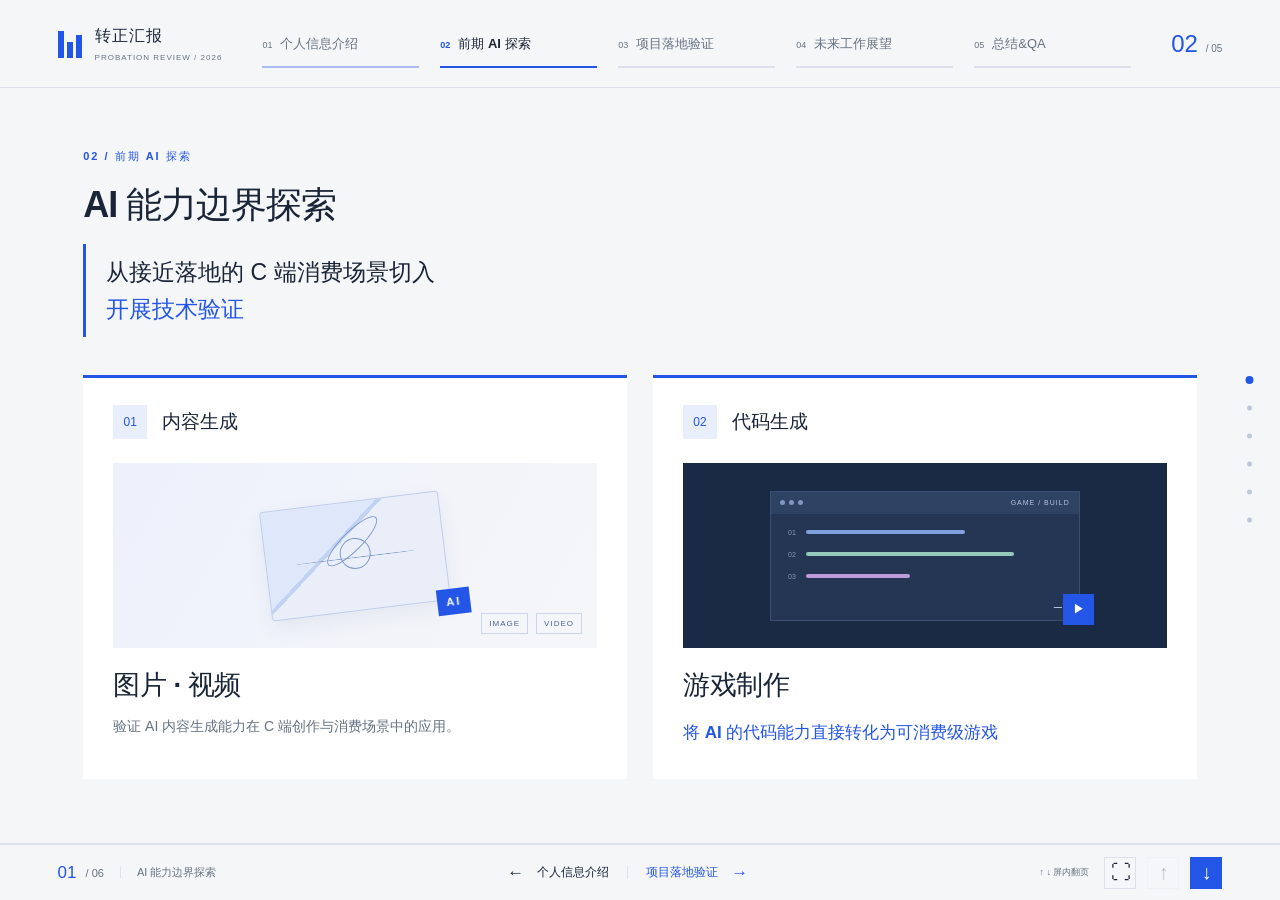
==== docs/02-ai-exploration.html @ b596bbc9 "v1.0" ====
<!doctype html><html lang="zh-CN"><head><meta charset="utf-8"><meta name="viewport" content="width=device-width,initial-scale=1"><meta name="color-scheme" content="light"><title>前期 AI 探索 · 陈天元转正汇报答辩</title><meta name="description" content="陈天元转正汇报答辩，纵向分屏演示。"><link rel="icon" href="data:image/svg+xml,%3Csvg xmlns='http://www.w3.org/2000/svg' viewBox='0 0 64 64'%3E%3Crect width='64' height='64' rx='12' fill='%232355e6'/%3E%3Ctext x='32' y='44' text-anchor='middle' fill='white' font-size='38'%3EC%3C/text%3E%3C/svg%3E"><link rel="stylesheet" href="assets/styles.css?v=9"><script src="assets/presentation.js?v=6" defer></script></head><body data-page="1"><a class="skip-link" href="#exploration">跳至正文</a><header class="topbar"><a class="brand" href="index.html" aria-label="返回个人信息介绍"><span class="brand-icon" aria-hidden="true"><i></i><i></i><i></i></span><span>转正汇报<small>PROBATION REVIEW / 2026</small></span></a><nav class="progress-nav" aria-label="答辩章节"><a href="index.html" data-chapter="0" class="completed"><small>01</small>个人信息介绍<i></i></a><a href="02-ai-exploration.html" data-chapter="1" aria-current="page"><small>02</small>前期 AI 探索<i></i></a><a href="03-project-validation.html" data-chapter="2"><small>03</small>项目落地验证<i></i></a><a href="04-outlook.html" data-chapter="3"><small>04</small>未来工作展望<i></i></a><a href="05-summary-qa.html" data-chapter="4"><small>05</small>总结&QA<i></i></a></nav><span class="chapter-count"><strong>02</strong> / 05</span></header><main class="deck" id="main" tabindex="-1" aria-label="前期 AI 探索纵向演示"><section id="exploration" class="slide exploration-slide" data-chapter="1" data-label="AI 能力边界探索" aria-labelledby="exploration-title"><div class="slide-inner"><div class="slide-heading"><div><p class="eyebrow">02 / 前期 AI 探索</p><h2 id="exploration-title">AI 能力边界探索</h2></div></div><div class="exploration-thesis"><p>从接近落地的 C 端消费场景切入</p><strong>开展技术验证</strong></div><div class="exploration-grid"><article class="exploration-card"><div class="exploration-card-top"><span>01</span><p>内容生成</p></div><div class="exploration-visual visual-content" aria-hidden="true"><div class="media-frame"><i></i><i></i><i></i><b>AI</b></div><div class="media-caption"><span>IMAGE</span><span>VIDEO</span></div></div><h3>图片 · 视频</h3><p>验证 AI 内容生成能力在 C 端创作与消费场景中的应用。</p></article><article class="exploration-card"><div class="exploration-card-top"><span>02</span><p>代码生成</p></div><div class="exploration-visual visual-code" aria-hidden="true"><div class="code-window"><div class="code-top"><i></i><i></i><i></i><span>GAME / BUILD</span></div><div class="code-line"><b>01</b><i></i></div><div class="code-line"><b>02</b><i></i></div><div class="code-line short"><b>03</b><i></i></div><div class="code-cursor">_</div></div><span class="game-symbol">▶</span></div><h3>游戏制作</h3><p class="game-outcome">将 AI 的代码能力直接转化为可消费级游戏</p></article></div></div></section><section id="content-generation" class="slide content-generation-slide" data-chapter="1" data-label="内容生成" aria-labelledby="content-generation-title"><div class="slide-inner"><div class="slide-heading"><div><p class="eyebrow">02 / 前期 AI 探索</p><h2 id="content-generation-title">内容生成</h2></div><span class="module-stage">02 / 02</span></div><p class="generation-statement">构建“生成策略定制”能力，打造产出 <strong>高质量、低成本、定制化</strong> 生成的 AI 内容工厂。</p><div class="content-generation-visuals"><figure class="visual-panel business-model"><figcaption><span>01</span><b>业务模型</b></figcaption><img src="assets/images/content-business-model.png" alt="内容策略化生成驱动用户价值、商业价值与消费反馈的业务模型" loading="lazy"></figure><figure class="visual-panel technical-framework"><figcaption><span>02</span><b>技术框架</b></figcaption><img src="assets/images/content-technical-framework.png" alt="AI 内容工厂技术框架：内容采集、本土化创作、视频解析处理、视频创作 Agent、消费平台与数据迭代优化" loading="lazy"></figure></div></div></section><section id="content-demo" class="slide content-demo-slide" data-chapter="1" data-label="内容生成结果演示" aria-labelledby="content-demo-title"><div class="slide-inner"><div class="slide-heading"><div><p class="eyebrow">02 / 前期 AI 探索</p><h2 id="content-demo-title">内容生成结果演示</h2></div><span class="module-stage">03 / 03</span></div><div class="demo-grid"><article class="demo-card"><div class="demo-card-title"><span>01</span><h3>AI 本土化二创</h3></div><video controls playsinline preload="metadata" aria-label="AI 本土化二创视频演示"><source src="assets/videos/1102-demo.mov">当前浏览器暂不支持播放该视频。</video></article><article class="demo-card"><div class="demo-card-title"><span>02</span><h3>游戏素材生成</h3></div><video controls playsinline preload="metadata" aria-label="游戏素材生成视频演示"><source src="assets/videos/1102-game-demo.mov">当前浏览器暂不支持播放该视频。</video></article></div></div></section><section id="game-code" class="slide game-code-slide" data-chapter="1" data-label="游戏代码生成" aria-labelledby="game-code-title"><div class="slide-inner"><div class="slide-heading"><div><p class="eyebrow">02 / 前期 AI 探索</p><h2 id="game-code-title">游戏代码生成</h2></div><span class="module-stage">04 / 04</span></div><div class="game-code-highlights"><article><span>MARKET</span><p>当下小游戏市场规模</p><strong>$10<span>亿级别</span></strong></article><article><span>AI CAPABILITY</span><p>AI 制作能力已靠近</p><strong>游戏工作室水平</strong></article></div><figure class="game-capability-figure"><img src="assets/images/game-code-capability.png" alt="游戏制作能力发展阶段对比：从经济模型直接生成、顶尖 AI 直接生成、探索 Demo，到顶尖 AI 加模型优化，逐步接近全球头部 H5 游戏站水平" loading="lazy"></figure></div></section><section id="game-agent" class="slide game-agent-slide" data-chapter="1" data-label="游戏生成 Agent 构建" aria-labelledby="game-agent-title"><div class="slide-inner"><div class="slide-heading"><div><p class="eyebrow">02 / 前期 AI 探索</p><h2 id="game-agent-title">游戏生成 Agent 构建</h2></div><span class="module-stage">05 / 05</span></div><div class="agent-flow-grid"><figure class="agent-flow-panel"><figcaption><span>01</span><b>创意采集 Agent</b></figcaption><div class="agent-flow-image"><img src="assets/images/creative-collection-agent.png" alt="创意采集 Agent 流程：打开游戏商店，循环试玩热门游戏并总结玩法、风格和类型" loading="lazy"></div></figure><figure class="agent-flow-panel"><figcaption><span>02</span><b>游戏生成 Agent</b></figcaption><div class="agent-flow-image"><img src="assets/images/game-generation-agent.png" alt="游戏生成 Agent 流程：生成创意、Agent 自检、玩法与内容审核、人工试玩审核并生成封面素材" loading="lazy"></div></figure></div></div></section><section id="game-demo" class="slide game-demo-slide" data-chapter="1" data-label="游戏生成 Demo" aria-labelledby="game-demo-title"><div class="slide-inner"><div class="slide-heading"><div><p class="eyebrow">02 / 前期 AI 探索</p><h2 id="game-demo-title">游戏生成 Demo</h2></div><span class="module-stage">06 / 06</span></div><div class="game-demo-grid"><article class="game-demo-card"><div class="game-demo-copy"><span class="game-demo-index">01 / 3D ARCADE</span><h3>3D 赛车漂移</h3><p>按住右漂漂移，松开反打并回正。</p><p>不驶出赛道、不掉落，刷新行驶距离最高纪录。</p></div><figure><img src="assets/images/game-demo-drift.png" alt="3D 赛车漂移游戏画面，红色赛车行驶在方格赛道上" loading="lazy"></figure></article><article class="game-demo-card"><div class="game-demo-copy"><span class="game-demo-index">02 / PUZZLE MERGE</span><h3>筹码叠叠乐</h3><p>筹码版「水排序 / 堆叠合成」游戏。</p><p>每个槽位是一摞筹码，移动最外层相同筹码，合成大额筹码。</p></div><figure><img src="assets/images/game-demo-chip-stack.png" alt="筹码叠叠乐游戏画面，玩家在多个槽位间移动并合成不同面额的筹码" loading="lazy"></figure></article></div></div></section></main><nav class="screen-dots" aria-label="本模块分屏导航"><a href="#exploration" aria-label="第 1 屏：AI 能力边界探索" title="AI 能力边界探索" aria-current="true"><i></i></a><a href="#content-generation" aria-label="第 2 屏：内容生成" title="内容生成"><i></i></a><a href="#content-demo" aria-label="第 3 屏：内容生成结果演示" title="内容生成结果演示"><i></i></a><a href="#game-code" aria-label="第 4 屏：游戏代码生成" title="游戏代码生成"><i></i></a><a href="#game-agent" aria-label="第 5 屏：游戏生成 Agent 构建" title="游戏生成 Agent 构建"><i></i></a><a href="#game-demo" aria-label="第 6 屏：游戏生成 Demo" title="游戏生成 Demo"><i></i></a></nav><footer class="presentation-controls"><div class="current-screen"><strong>01</strong><span>/ 01</span><i></i><span class="screen-label">前期 AI 探索</span></div><nav class="module-navigation" aria-label="切换模块"><a class="module-link previous-module" href="index.html"><span>←</span>个人信息介绍</a><span class="module-divider"></span><a class="module-link next-module" href="03-project-validation.html">项目落地验证<span>→</span></a></nav><div class="control-actions"><span class="keyboard-tip">↑ ↓ 屏内翻页</span><button class="fullscreen-button" aria-label="全屏演示" title="全屏演示（F）">⛶</button><button class="previous-screen" aria-label="上一屏" title="上一屏（↑）" disabled>↑</button><button class="next-screen" aria-label="下一屏" title="下一屏（↓）" disabled>↓</button></div></footer><div class="toast" role="status"></div></body></html>
---- docs/assets/styles.css ----
:root{font-family:Arial,"PingFang SC","Microsoft YaHei",sans-serif;color:#1a2537;background:#f5f6f8;--blue:#2355e6;--muted:#677383;--line:#dce1e9;--header:88px;--footer:56px;font-synthesis:none;-webkit-font-smoothing:antialiased}*{box-sizing:border-box}body{margin:0;overflow:hidden}a{color:inherit;text-decoration:none}button{font:inherit;border:0;background:none;color:inherit;cursor:pointer}h1,h2,h3,p,dl{margin:0}em{font-style:normal;color:var(--blue)}a:focus-visible,button:focus-visible{outline:2px solid var(--blue);outline-offset:5px}::selection{background:#dce5ff}.topbar{position:fixed;top:0;left:0;right:0;height:var(--header);display:flex;align-items:center;gap:40px;padding:0 4.5%;background:#f5f6f8f5;border-bottom:1px solid var(--line);z-index:20;backdrop-filter:blur(16px)}.brand{display:flex;align-items:center;gap:13px;white-space:nowrap;font-size:16px;font-weight:600;letter-spacing:1px}.brand small{display:block;margin-top:6px;font-size:8px;font-weight:400;letter-spacing:1px;color:var(--muted)}.brand-icon{display:flex;gap:3px;align-items:flex-end;height:28px}.brand-icon i{display:block;width:6px;height:27px;background:var(--blue)}.brand-icon i:nth-child(2){height:16px}.brand-icon i:last-child{height:23px}.progress-nav{display:flex;align-items:center;gap:21px;flex:1;min-width:0}.progress-nav a{position:relative;flex:1;white-space:nowrap;font-size:13px;color:var(--muted);padding:20px 0}.progress-nav small{font-size:9px;margin-right:8px;color:var(--muted)}.progress-nav a i{position:absolute;bottom:5px;height:2px;width:100%;left:0;background:var(--line)}.progress-nav a[aria-current]{color:#1a2537;font-weight:600}.progress-nav a[aria-current] small{color:var(--blue)}.progress-nav a[aria-current] i{background:var(--blue)}.progress-nav a.completed i{background:#aabcf3}.chapter-count{font-size:10px;color:var(--muted);white-space:nowrap}.chapter-count strong{font-size:24px;font-weight:400;color:var(--blue);margin-right:5px}.deck{position:fixed;inset:var(--header) 0 var(--footer);overflow-y:auto;overflow-x:hidden;scroll-behavior:smooth;scroll-snap-type:y proximity;overscroll-behavior-y:contain;scrollbar-width:thin;scrollbar-color:#c3cddd transparent}.slide{min-height:100%;scroll-snap-align:start;position:relative;display:flex;align-items:center;border-bottom:1px solid var(--line);padding:38px 6.5% 42px}.slide:last-child{border:0}.slide-inner{width:100%;max-width:1300px;margin:auto}.eyebrow{font-size:11px;letter-spacing:2px;color:var(--blue);font-weight:600;line-height:1.6}.micro{font-size:11px;color:var(--muted);letter-spacing:1.4px;line-height:1.7}.intro-kicker{display:flex;justify-content:space-between;align-items:center;margin-bottom:35px}.review-tag{font-size:12px;color:var(--muted);letter-spacing:1px}.profile-hero{display:grid;grid-template-columns:1fr 1fr;gap:80px;align-items:center}.hero-name h1{font-size:80px;font-weight:600;letter-spacing:2px;line-height:1.25;margin-top:14px}.hero-name h1 span{display:block;font-size:13px;font-weight:400;color:var(--muted);letter-spacing:4px;margin-top:15px}.role-row{display:flex;gap:10px;margin-top:24px}.role-row span{padding:7px 12px;background:#e9eefc;color:var(--blue);font-size:13px}.hero-statement{font-size:32px;line-height:1.5;letter-spacing:-.5px;margin-top:27px}.profile-details{border-top:3px solid var(--blue);padding-top:23px}.facts{display:grid;grid-template-columns:1fr 1fr;gap:28px 30px;margin-top:27px}.facts div:first-child{grid-column:1/-1}.facts dt{font-size:12px;color:var(--muted);margin-bottom:9px}.facts dd{font-size:22px;margin:0;font-weight:500}.facts .date{font-size:23px;letter-spacing:.5px}.responsibility{display:flex;align-items:center;justify-content:space-between;gap:30px;margin-top:38px;padding:25px 30px;background:#fff;border-left:3px solid var(--blue)}.responsibility h2{font-size:23px;font-weight:500;margin-top:7px}.project-tags{display:flex;gap:28px;flex-wrap:wrap}.project-tags span{font-size:16px}.project-tags i{font-style:normal;font-size:10px;color:var(--blue);margin-right:9px}.scroll-cue{display:flex;align-items:center;gap:14px;width:max-content;margin:22px auto 0;font-size:11px;letter-spacing:1px;color:var(--muted)}.scroll-cue span{font-size:20px;color:var(--blue)}.slide-heading{display:flex;align-items:flex-end;justify-content:space-between;gap:24px;margin-bottom:30px}.slide-heading .eyebrow{margin-bottom:14px}.slide-heading h2{font-size:36px;font-weight:600;line-height:1.4;letter-spacing:-1px}.heading-note{font-size:11px;color:var(--muted);line-height:1.8;white-space:nowrap;border-left:2px solid var(--blue);padding-left:14px;margin-bottom:7px}.experience-intro{margin-bottom:28px}.experience-intro>p{font-size:14px;color:var(--muted);line-height:1.9}.experience-intro strong{display:block;font-size:20px;color:#1a2537;font-weight:500;margin-bottom:5px}.capability{display:flex;gap:17px;align-items:center;flex-wrap:wrap;margin-top:17px;font-size:12px}.capability>span{color:var(--blue);border-right:1px solid var(--line);padding-right:17px}.capability b{font-weight:400}.capability i{font-style:normal;color:#91a2c4}.case-grid{display:grid;grid-template-columns:1fr 1fr;gap:24px}.case-card{background:#fff;padding:25px 28px 20px;border-top:3px solid var(--blue);min-width:0;display:flex;flex-direction:column}.case-top{display:flex;gap:13px;align-items:center;margin-bottom:20px}.case-index{font-size:12px;color:var(--blue)}.case-top .micro{font-size:10px}.arrow-icon{margin-left:auto;color:var(--blue);font-size:20px}.case-card h3{font-size:26px;font-weight:600;margin-bottom:12px;letter-spacing:-.5px}.case-description{color:var(--muted);font-size:13px;line-height:1.8;min-height:47px}.metrics{display:grid;grid-template-columns:repeat(3,1fr);gap:14px;margin:28px 0}.metrics>div{display:flex;flex-direction:column;gap:9px}.metrics strong{font-size:38px;letter-spacing:-1.5px;font-weight:400;color:var(--blue);white-space:nowrap}.metrics strong span{font-size:19px;letter-spacing:-.5px}.metrics>div>span{font-size:10px;color:var(--muted);line-height:1.6}.case-highlight{display:flex;align-items:flex-start;gap:10px;border-top:1px solid var(--line);padding-top:18px;margin-top:auto}.highlight-icon{color:var(--blue)}.case-highlight p{font-size:12px;color:var(--muted);line-height:1.9}.case-highlight b{color:#1a2537;font-weight:500}.metric-note{font-size:9px;color:var(--muted);margin-top:9px}.reflections{margin-top:45px;display:grid;gap:0}.reflections article{display:grid;grid-template-columns:180px 180px 1fr;align-items:center;gap:30px;border-top:1px solid var(--line);padding:35px 0}.reflections article:last-child{border-bottom:1px solid var(--line)}.reflection-number{color:var(--blue);font-size:11px;letter-spacing:1px}.reflections h3{font-size:26px;font-weight:500}.reflections p{font-size:17px;line-height:1.9;color:var(--muted);max-width:640px}.section-description{font-size:15px;line-height:1.8;color:var(--muted);margin-bottom:32px}.framework-grid{display:grid;gap:24px}.cols-3{grid-template-columns:repeat(3,1fr)}.cols-2{grid-template-columns:repeat(2,1fr)}.framework-card{background:#fff;border-top:3px solid var(--blue);padding:32px;position:relative;min-height:330px;overflow:hidden}.framework-index{position:absolute;right:22px;top:10px;font-size:90px;letter-spacing:-5px;color:#eff2fc}.framework-card .micro{position:relative;color:var(--blue);margin-bottom:30px}.framework-card h3{position:relative;font-size:24px;line-height:1.5;font-weight:500;margin-bottom:15px}.framework-card>p:not(.micro){font-size:14px;line-height:1.9;color:var(--muted);max-width:360px}.empty-lines{display:grid;gap:12px;margin:30px 0}.empty-lines i{height:1px;background:var(--line)}.empty-lines i:nth-child(2){width:80%}.empty-lines i:last-child{width:60%}.framework-card>small{font-size:11px;color:var(--muted)}.qa-layout{display:grid;grid-template-columns:1fr 1fr;gap:60px;align-items:center;margin-top:40px}.qa-layout h3{font-size:60px;font-weight:500;letter-spacing:-2px;margin:20px 0 25px}.qa-layout h3 span{display:block;font-size:30px;letter-spacing:0;color:var(--muted);margin-top:12px}.qa-layout>div>p:not(.eyebrow){font-size:13px;color:var(--muted)}.qa-prompt{margin-top:40px;border-left:2px solid var(--blue);padding-left:17px}.qa-prompt span{font-size:12px;color:var(--blue)}.qa-prompt p{font-size:13px;line-height:1.8;color:var(--muted);margin-top:9px}.qa-art{aspect-ratio:1.2;display:flex;flex-direction:column;align-items:center;justify-content:center;background:#e9eefc;position:relative;overflow:hidden}.qa-art:before,.qa-art:after{content:"";position:absolute;width:85%;height:45%;border:1px solid #cbd6f5;border-radius:50%;transform:rotate(-35deg)}.qa-art:after{transform:rotate(35deg)}.qa-art>span{font-size:130px;color:var(--blue);letter-spacing:-8px;position:relative;z-index:1}.qa-art i{font:italic 70px Georgia,serif;color:#7886a1;margin:0 4px}.qa-art p{font-size:11px!important;position:relative;z-index:1;margin-top:20px;letter-spacing:1px}.screen-dots{position:fixed;right:18px;top:50%;transform:translateY(-50%);z-index:15;display:flex;flex-direction:column;gap:3px}.screen-dots a{height:25px;width:25px;display:grid;place-items:center}.screen-dots i{width:5px;height:5px;background:#bdc8de;border-radius:50%;transition:transform .2s,background .2s}.screen-dots a[aria-current] i{background:var(--blue);transform:scale(1.6)}.presentation-controls{height:var(--footer);position:fixed;bottom:0;left:0;right:0;display:flex;align-items:center;justify-content:space-between;padding:0 4.5%;border-top:1px solid var(--line);background:#f5f6f8f5;backdrop-filter:blur(16px);z-index:20}.current-screen{display:flex;align-items:center;gap:9px;font-size:11px;color:var(--muted)}.current-screen strong{font-size:17px;color:var(--blue);font-weight:500}.current-screen i{height:11px;width:1px;background:var(--line);margin:0 7px}.control-actions{display:flex;align-items:center;gap:11px}.control-actions button{width:32px;height:32px;font-size:20px;border:1px solid var(--line)}.control-actions .next-screen{color:white;background:var(--blue);border-color:var(--blue)}.control-actions button:disabled{opacity:.25;cursor:default}.control-actions button:hover:not(:disabled){box-shadow:0 0 0 2px #2355e61a}.keyboard-tip{font-size:10px;color:var(--muted);margin-right:16px}.skip-link{position:fixed;top:-90px;left:20px;padding:12px;background:var(--blue);color:white;z-index:50}.skip-link:focus{top:10px}.toast{position:fixed;bottom:75px;left:50%;transform:translateX(-50%);background:#1a2537;color:white;padding:12px 20px;font-size:12px;border-radius:4px;z-index:30;opacity:0;pointer-events:none}.toast.show{opacity:1}
@media(min-width:1550px) and (min-height:900px){.hero-name h1{font-size:100px}.hero-statement{font-size:40px}.profile-hero{gap:120px}.facts{gap:35px}.facts dd{font-size:25px}.responsibility{margin-top:55px;padding:32px}.slide-heading h2{font-size:44px}.case-card{padding:35px}.case-card h3{font-size:30px}.metrics strong{font-size:46px}.case-description,.case-highlight p{font-size:15px}.metrics>div>span{font-size:12px}.experience-intro>p{font-size:17px}.experience-intro strong{font-size:24px}.reflections article{padding:45px 0}}
@media(max-width:1150px){.topbar{gap:25px;padding:0 4%}.progress-nav{gap:14px}.progress-nav a{font-size:11px}.brand{font-size:14px}.brand small{font-size:7px}.chapter-count{display:none}.slide{padding-left:6%;padding-right:6%}.profile-hero{gap:55px}.hero-name h1{font-size:70px}.hero-statement{font-size:29px}.facts dd{font-size:20px}.responsibility h2{font-size:21px}.project-tags{gap:15px}.project-tags span{font-size:13px}.slide-heading h2{font-size:31px}.heading-note{font-size:10px}.case-card{padding:23px}.case-card h3{font-size:23px}.metrics strong{font-size:31px}.metrics strong span{font-size:16px}.metrics>div>span{font-size:9px}.reflections article{grid-template-columns:140px 150px 1fr;gap:20px}.reflections p{font-size:15px}.reflections h3{font-size:23px}.framework-card{padding:24px}.framework-card h3{font-size:21px}.qa-layout{gap:35px}.qa-layout h3{font-size:50px}.qa-art>span{font-size:100px}}
@media(max-width:800px){:root{--header:118px}.topbar{padding:15px 25px 0;gap:8px;flex-wrap:wrap;align-content:space-between}.brand{font-size:14px}.chapter-count{display:block;margin-left:auto}.progress-nav{order:3;flex-basis:100%;overflow-x:auto;gap:24px;min-height:55px;scrollbar-width:none}.progress-nav a{flex:none;font-size:12px;padding:17px 0;min-width:110px}.progress-nav a:last-child{min-width:80px}.slide{padding:32px 35px 36px}.screen-dots{right:5px}.profile-hero{gap:35px}.hero-name h1{font-size:57px}.hero-statement{font-size:26px}.facts{gap:24px 20px}.facts dd{font-size:17px}.facts .date{font-size:18px}.responsibility{padding:22px;align-items:flex-start;flex-direction:column;gap:18px}.responsibility h2{font-size:22px}.project-tags span{font-size:15px}.slide-heading{display:block}.slide-heading h2{font-size:30px}.heading-note{margin-top:16px;white-space:normal}.case-grid{gap:18px}.case-card{padding:20px}.case-card h3{font-size:21px}.metrics{gap:7px}.metrics strong{font-size:26px}.metrics strong span{font-size:14px}.case-description{font-size:12px}.case-highlight p{font-size:11px}.reflections article{grid-template-columns:140px 1fr;gap:12px 25px}.reflections p{grid-column:2}.framework-grid{grid-template-columns:1fr}.framework-card{min-height:245px;padding:24px}.empty-lines{margin:20px 0}.framework-card .micro{margin-bottom:15px}.qa-layout{grid-template-columns:1fr;gap:30px}.qa-art{aspect-ratio:2;min-height:270px}.qa-layout h3{font-size:48px}.qa-layout h3 span{font-size:28px}.keyboard-tip{display:none}}
@media(max-width:600px){:root{--footer:60px}.deck{scroll-snap-type:none}.topbar{padding-left:20px;padding-right:20px}.slide{padding:30px 25px 35px;align-items:flex-start}.slide-inner{margin:0}.screen-dots{display:none}.intro-kicker{margin-bottom:26px}.eyebrow{font-size:10px}.review-tag{font-size:9px}.profile-hero{grid-template-columns:1fr;gap:30px}.hero-name h1{font-size:66px}.hero-name h1 span{font-size:11px}.hero-name>.micro{font-size:11px}.role-row{margin-top:19px}.hero-statement{font-size:27px;margin-top:22px}.hero-statement br{display:none}.profile-details{padding-top:18px}.facts{margin-top:20px;gap:23px}.facts div:first-child{grid-column:auto}.facts dd{font-size:17px}.facts .date{font-size:18px}.facts dt{font-size:11px}.responsibility{margin-top:28px;padding:20px;gap:18px}.responsibility h2{font-size:19px}.project-tags{display:grid;gap:13px}.project-tags span{font-size:14px}.scroll-cue{font-size:10px;margin-top:20px}.slide-heading h2{font-size:29px;line-height:1.5}.slide-heading h2 em{display:block}.slide-heading .eyebrow{margin-bottom:15px}.slide-heading{margin-bottom:25px}.experience-intro>p{font-size:13px}.experience-intro strong{font-size:20px}.capability{gap:10px;font-size:10px}.capability>span{width:100%;border:0;padding:0;font-size:11px}.case-grid{grid-template-columns:1fr;gap:20px}.case-card{padding:24px 21px}.case-card h3{font-size:25px}.case-description{font-size:13px;min-height:0}.metrics strong{font-size:31px}.metrics strong span{font-size:15px}.metrics>div>span{font-size:10px}.case-highlight p{font-size:12px}.metric-note{font-size:9px}.reflections{margin-top:15px}.reflections article{display:block;padding:27px 0}.reflections h3{margin:15px 0 12px;font-size:25px}.reflections p{font-size:15px}.reflection-number{font-size:10px}.framework-card h3{font-size:23px}.framework-card>p:not(.micro){font-size:13px}.section-description{font-size:13px}.qa-layout{margin-top:30px}.qa-layout h3{font-size:48px}.qa-layout>div>p:not(.eyebrow){font-size:11px}.qa-prompt{margin-top:30px}.qa-prompt p{font-size:12px}.qa-art{aspect-ratio:1.3;min-height:250px}.qa-art>span{font-size:105px}.qa-art i{font-size:60px}.qa-art p{font-size:9px!important}.presentation-controls{padding:0 20px}.current-screen{gap:6px;font-size:10px}.current-screen i{margin:0 3px}.control-actions{gap:7px}.control-actions button{width:30px;height:30px}.toast{max-width:90%;width:max-content}}
@media(max-height:760px){.deck{scroll-snap-type:none}.slide{padding-top:30px;padding-bottom:35px}.intro-kicker{margin-bottom:24px}.hero-name h1{font-size:62px}.hero-statement{font-size:28px;margin-top:20px}.facts{gap:21px}.responsibility{margin-top:25px}.scroll-cue{margin-top:16px}}
@media(prefers-reduced-motion:reduce){.deck{scroll-behavior:auto;scroll-snap-type:none}*{transition:none!important}}
@media print{body{overflow:visible;background:#fff}.topbar,.presentation-controls,.screen-dots,.scroll-cue,.skip-link,.toast{display:none}.deck{position:static;overflow:visible}.slide{display:block;min-height:0;padding:20px 0;break-after:page;border:0}.slide:last-child{break-after:auto}.slide-inner{max-width:none}.case-card,.framework-card,.reflections article{break-inside:avoid}.slide-heading h2{font-size:28px}.hero-name h1{font-size:60px}.case-card{border:1px solid var(--line)}@page{size:A4 landscape;margin:15mm}}
/* Independent modules: page navigation and focused experience presentation. */
.module-navigation{display:flex;align-items:center;gap:18px;margin:0 22px}.module-link{display:inline-flex;align-items:center;gap:13px;font-size:12px;white-space:nowrap;min-height:34px}.module-link:hover{color:var(--blue)}.module-link span{font-size:17px}.next-module{color:var(--blue);font-weight:500}.module-start{font-size:11px;color:var(--muted)}.module-divider{height:13px;width:1px;background:var(--line)}.keyboard-tip{font-size:9px;margin-right:4px}.current-screen{white-space:nowrap}.experience-lead{margin-bottom:28px}.experience-lead .eyebrow{margin-bottom:19px}.experience-lead h2{font-size:41px;line-height:1.35;letter-spacing:-1px;font-weight:600}.experience-summary{font-size:20px;line-height:1.8;color:#39465a;margin-top:14px}.experience-summary strong{font-weight:600;color:var(--blue)}.experience-lead .capability{margin-top:25px;padding:20px 24px;display:flex;gap:28px;background:#eaf0ff;border-left:3px solid var(--blue);flex-wrap:nowrap}.experience-lead .capability>span{font-size:17px;font-weight:600;color:var(--blue);white-space:nowrap;padding-right:28px;border-right:1px solid #c8d4f2}.capability-steps{display:flex;align-items:center;justify-content:space-between;flex:1;gap:20px}.capability-steps b{font-size:17px;font-weight:500;white-space:nowrap}.capability-steps i{font-size:20px;color:#8096c7}.experience-slide .case-highlight{background:#f0f4ff;border:0;border-left:3px solid var(--blue);padding:17px 16px;margin-top:auto;gap:9px}.experience-slide .case-highlight p{font-size:15px;line-height:1.85;color:#3b4b67}.experience-slide .case-highlight b{font-size:17px;line-height:1.7;color:var(--blue);font-weight:600}.experience-slide .case-highlight .highlight-icon{font-size:16px}.experience-slide .case-card{padding-bottom:25px}.experience-slide .metrics{margin:24px 0}.experience-slide .case-description{min-height:47px}.slide video,.slide iframe,.slide img{max-width:100%}.slide video{height:auto}
@media(min-width:1550px) and (min-height:900px){.experience-lead h2{font-size:48px}.experience-summary{font-size:23px}.experience-lead .capability>span,.capability-steps b{font-size:20px}.experience-slide .case-highlight b{font-size:21px}.experience-slide .case-highlight p{font-size:17px}}
@media(max-width:1150px){.keyboard-tip{display:none}.module-navigation{gap:13px;margin:0 15px}.module-link{font-size:11px;gap:9px}.experience-lead h2{font-size:36px}.experience-summary{font-size:18px}.experience-lead .capability{gap:20px;padding:18px}.experience-lead .capability>span{font-size:15px;padding-right:20px}.capability-steps{gap:13px}.capability-steps b{font-size:15px}.experience-slide .case-highlight{padding:14px 12px}.experience-slide .case-highlight b{font-size:15px}.experience-slide .case-highlight p{font-size:13px}}
@media(max-width:800px){:root{--footer:98px}.presentation-controls{display:grid;grid-template-columns:1fr auto;grid-template-rows:49px 49px;padding:0 25px;gap:0}.current-screen{grid-column:1;grid-row:1}.control-actions{grid-column:2;grid-row:1}.module-navigation{grid-column:1/-1;grid-row:2;justify-content:space-between;margin:0;border-top:1px solid var(--line);height:100%}.module-link{font-size:12px}.module-divider{display:none}.experience-lead h2{font-size:32px}.experience-summary{font-size:17px}.experience-lead .capability{flex-direction:column;align-items:stretch;gap:15px}.experience-lead .capability>span{border:0;padding:0}.capability-steps{gap:9px}.capability-steps b{font-size:14px}.experience-slide .case-highlight b{font-size:15px}.experience-slide .case-highlight p{font-size:13px}}
@media(max-width:600px){.presentation-controls{padding:0 20px}.experience-lead h2{font-size:31px;line-height:1.5;letter-spacing:-.8px}.experience-summary{font-size:17px;line-height:1.9;margin-top:15px}.experience-lead .capability{padding:19px 16px;gap:17px;margin-top:22px}.experience-lead .capability>span{width:auto;font-size:16px}.capability-steps{flex-direction:column;align-items:stretch;gap:9px}.capability-steps b{font-size:17px;text-align:center;padding:10px;background:#ffffffb3}.capability-steps i{transform:rotate(90deg);text-align:center;line-height:1;font-size:18px}.experience-slide .case-highlight{padding:17px 13px;margin-top:0}.experience-slide .case-highlight b{font-size:16px}.experience-slide .case-highlight p{font-size:14px}.experience-slide .case-description{min-height:0}.module-link{font-size:11px}.module-start{font-size:11px}}
@media print{.module-navigation{display:none}.experience-lead h2{font-size:30px}.experience-summary{font-size:16px}.experience-lead .capability{padding:15px}.experience-slide .case-highlight b{font-size:15px}.experience-slide .case-highlight p{font-size:12px}}
/* Trial period timeline: a third screen within chapter 01. */
.trial-stage-head{display:flex;align-items:center;gap:16px;padding-bottom:22px;border-bottom:1px solid var(--line)}.trial-stage-head>span{font-size:12px;color:var(--blue);background:#e9eefc;width:34px;height:34px;display:grid;place-items:center}.trial-stage-head p{font-size:22px;font-weight:600}.trial-timeline{display:grid;grid-template-columns:repeat(3,1fr);gap:24px;margin-top:38px}.trial-stage{background:#fff;border-top:3px solid var(--blue);padding:27px 30px;min-height:210px}.trial-stage ul{padding:18px 0 0 18px;margin:0;color:#49576b}.trial-stage li{font-size:16px;line-height:1.9;padding:3px 0 3px 3px}.trial-stage li::marker{color:var(--blue)}.trial-slide .experience-summary{margin-top:14px}.capability-steps{gap:10px}.capability-steps b{font-size:15px}.experience-lead .capability>span{padding-right:18px}.capability-steps i{font-size:16px}
@media(max-width:1150px){.trial-timeline{gap:15px}.trial-stage{padding:23px 20px}.trial-stage-head p{font-size:20px}.trial-stage li{font-size:14px}.experience-lead .capability{gap:15px}.experience-lead .capability>span{padding-right:15px}.capability-steps{gap:7px}.capability-steps b{font-size:13px}}
@media(max-width:800px){.trial-timeline{grid-template-columns:1fr;gap:14px;margin-top:24px}.trial-stage{min-height:0;padding:21px 22px}.trial-stage-head{padding-bottom:13px}.trial-stage-head p{font-size:19px}.trial-stage ul{display:flex;flex-wrap:wrap;gap:4px 25px;padding-top:12px}.trial-stage li{font-size:14px}.experience-lead .capability{align-items:stretch;flex-direction:column}.experience-lead .capability>span{font-size:15px}.capability-steps{display:grid;grid-template-columns:1fr 16px 1fr 16px;justify-items:stretch;gap:7px 8px}.capability-steps b{display:grid;place-items:center;text-align:center;white-space:normal;min-height:40px;padding:7px;background:#ffffffb3;font-size:13px}.capability-steps i{text-align:center;font-size:15px}.capability-steps i:nth-of-type(3){display:none}.capability-steps b:nth-of-type(5){grid-column:1/3}.capability-steps i:nth-of-type(4){display:none}.capability-steps b:nth-of-type(6){grid-column:3/5}}
@media(max-width:600px){.trial-timeline{gap:12px;margin-top:22px}.trial-stage{padding:17px 18px}.trial-stage-head{gap:12px}.trial-stage-head>span{width:30px;height:30px}.trial-stage ul{display:block;padding:12px 0 0 18px}.trial-stage li{font-size:14px}.capability-steps{grid-template-columns:1fr;gap:5px}.capability-steps b,.capability-steps b:nth-of-type(5),.capability-steps b:nth-of-type(6){grid-column:auto;min-height:38px;font-size:14px}.capability-steps i{transform:rotate(90deg);font-size:14px;line-height:1}.capability-steps i:nth-of-type(3),.capability-steps i:nth-of-type(4){display:block}}
.exploration-grid{display:grid;grid-template-columns:1fr 1fr;gap:26px;margin-top:38px}.exploration-card{background:#fff;border-top:3px solid var(--blue);padding:27px 30px 30px;min-height:380px}.exploration-card-top{display:flex;align-items:center;gap:15px}.exploration-card-top>span{font-size:12px;color:var(--blue);background:#e9eefc;width:34px;height:34px;display:grid;place-items:center}.exploration-card-top p{font-size:19px;font-weight:600}.exploration-card h3{font-size:27px;letter-spacing:-.4px;margin:19px 0 10px}.exploration-card>p{font-size:14px;line-height:1.9;color:var(--muted);max-width:450px}.exploration-visual{height:185px;background:#edf1fc;margin-top:24px;position:relative;overflow:hidden}.visual-content{display:grid;place-items:center;background:linear-gradient(120deg,#edf1fc,#f5f6f8)}.media-frame{width:180px;height:110px;position:relative;border:1px solid #becbea;border-radius:3px;transform:rotate(-7deg);background:linear-gradient(140deg,#dfe7fb 0 38%,#c2d2f2 38% 40%,#e9eef9 40%);box-shadow:0 8px 20px #243d7510}.media-frame i{position:absolute;width:31px;height:31px;border:1px solid #7e97cb;border-radius:50%;left:74px;top:36px}.media-frame i:nth-child(2){width:68px;height:20px;border-radius:50%;transform:rotate(-38deg);left:54px;top:29px}.media-frame i:nth-child(3){width:120px;height:1px;border:0;border-top:1px dashed #8198c6;left:29px;top:55px}.media-frame>b{position:absolute;right:-20px;bottom:-16px;font-size:11px;letter-spacing:2px;background:var(--blue);color:white;padding:7px 9px}.media-caption{position:absolute;bottom:14px;display:flex;gap:8px;right:15px}.media-caption span{font-size:8px;letter-spacing:1px;color:#4c6391;border:1px solid #cbd5eb;padding:5px 7px}.visual-code{background:#1b2a44;display:flex;align-items:center;justify-content:center}.code-window{position:relative;width:64%;height:130px;background:#243653;border:1px solid #3a4f73;padding:24px 17px}.code-top{position:absolute;top:0;left:0;right:0;height:22px;background:#2e4264;display:flex;align-items:center;gap:4px;padding:0 9px}.code-top i{height:5px;width:5px;border-radius:50%;background:#8196c0}.code-top span{margin-left:auto;font-size:7px;letter-spacing:1px;color:#b6c4df}.code-line{height:11px;display:flex;align-items:center;gap:10px;margin:11px 0}.code-line>b{font-size:7px;color:#8699bd;font-weight:400}.code-line>i{height:4px;width:58%;background:#82a0dd;border-radius:2px}.code-line:nth-of-type(3)>i{width:76%;background:#97c8be}.code-line.short>i{width:38%;background:#bd9bd8}.code-cursor{position:absolute;right:17px;bottom:12px;color:#b5c9f0;font-size:14px}.game-symbol{position:absolute;right:15%;bottom:23px;background:var(--blue);color:white;font-size:12px;width:31px;height:31px;display:grid;place-items:center}.exploration-slide .section-description{margin-bottom:0}
.exploration-slide .slide-heading{margin-bottom:14px}.exploration-thesis{border-left:3px solid var(--blue);padding:10px 0 10px 20px;margin:8px 0 25px}.exploration-thesis p{font-size:23px;font-weight:500;line-height:1.6;color:#1a2537}.exploration-thesis strong{font-size:23px;line-height:1.6;color:var(--blue);font-weight:600}.exploration-card .game-outcome{font-size:17px;font-weight:600;line-height:1.8;color:var(--blue);margin-top:15px;max-width:500px}
.content-generation-slide .slide-heading{margin-bottom:13px}.module-stage{font-size:10px;letter-spacing:1px;color:var(--muted)}.generation-statement{max-width:1050px;font-size:22px;font-weight:500;line-height:1.8;color:#263248;margin:6px 0 24px}.generation-statement strong{font-weight:600;color:var(--blue)}.content-generation-visuals{display:grid;grid-template-columns:1fr 1fr;align-items:start;gap:20px}.visual-panel{margin:0;background:#fff;border-top:3px solid var(--blue);padding:14px 16px 16px;min-width:0}.visual-panel figcaption{display:flex;align-items:center;gap:11px;font-size:14px;margin-bottom:12px}.visual-panel figcaption span{font-size:10px;color:var(--blue);background:#e9eefc;width:25px;height:25px;display:grid;place-items:center}.visual-panel figcaption b{font-weight:600}.visual-panel img{display:block;width:100%;height:auto;object-fit:contain;background:#fff}.business-model img,.technical-framework img{max-height:none}.content-generation-slide .slide-inner{max-width:1320px}
.content-generation-visuals{align-items:stretch}.content-generation-visuals .visual-panel{display:flex;flex-direction:column}.visual-panel img{flex:none;width:100%;height:clamp(260px,48vh,420px);max-height:none;object-fit:contain;object-position:center}
.content-demo-slide .slide-heading{margin-bottom:28px}.demo-grid{display:grid;grid-template-columns:1fr 1fr;gap:24px}.demo-card{background:#fff;border-top:3px solid var(--blue);padding:22px;min-width:0}.demo-card-title{display:flex;align-items:center;gap:13px;margin-bottom:17px}.demo-card-title>span{width:30px;height:30px;background:#e9eefc;color:var(--blue);font-size:11px;display:grid;place-items:center}.demo-card-title h3{font-size:20px;font-weight:600}.demo-card video{display:block;width:100%;height:auto;max-height:58vh;aspect-ratio:16/9;object-fit:contain;background:#111}

/* Exploration screen 04: game code generation capability. */
.game-code-slide .slide-inner{max-width:1320px}.game-code-slide .slide-heading{margin-bottom:18px}.game-code-highlights{display:grid;grid-template-columns:1fr 1fr;gap:20px;margin-bottom:17px}.game-code-highlights article{position:relative;background:#fff;border-top:3px solid var(--blue);padding:13px 20px 15px;min-height:114px}.game-code-highlights article>span{position:absolute;right:16px;top:14px;color:#9aa6b8;font-size:9px;letter-spacing:1.4px}.game-code-highlights article>p{font-size:13px;color:var(--muted);margin-bottom:5px}.game-code-highlights article>strong{font-size:25px;color:#1a2537;line-height:1.3}.game-code-highlights article:first-child>strong{color:var(--blue)}.game-code-highlights article>strong span{font-size:15px;color:#1a2537;margin-left:7px;font-weight:500}.game-capability-figure{margin:0;background:#fff;border:1px solid var(--line);padding:9px 15px;display:grid;place-items:center}.game-capability-figure img{display:block;width:100%;height:clamp(260px,43vh,430px);object-fit:contain}

/* Exploration screen 05: paired Agent flow diagrams with identical panel geometry. */
.game-agent-slide .slide-inner{max-width:1320px}.game-agent-slide .slide-heading{margin-bottom:15px}.agent-flow-grid{display:grid;grid-template-columns:1fr;grid-template-rows:repeat(2,minmax(0,1fr));gap:14px;align-items:stretch;height:calc(100vh - var(--header) - var(--footer) - 154px);min-height:490px;max-height:680px}.agent-flow-panel{margin:0;min-width:0;min-height:0;height:100%;display:flex;flex-direction:column;background:#fff;border-top:3px solid var(--blue);padding:10px 16px 12px}.agent-flow-panel figcaption{display:flex;align-items:center;gap:11px;font-size:16px;margin-bottom:8px;flex:none}.agent-flow-panel figcaption span{width:25px;height:25px;display:grid;place-items:center;color:var(--blue);background:#e9eefc;font-size:10px}.agent-flow-panel figcaption b{font-weight:600}.agent-flow-image{flex:1;min-height:0;display:grid;place-items:center;background:#f8f9fb;border:1px solid #edf0f5;padding:4px 8px}.agent-flow-image img{display:block;width:100%;height:100%;object-fit:contain}
@media(max-height:760px){.agent-flow-grid{height:calc(100vh - var(--header) - var(--footer) - 130px);min-height:440px}.agent-flow-panel{padding:7px 12px 9px}.agent-flow-panel figcaption{margin-bottom:5px}}

/* Exploration screen 06: side-by-side cards with copy beside fully visible portrait artwork. */
.game-demo-slide .slide-inner{max-width:1320px}.game-demo-slide .slide-heading{margin-bottom:18px}.game-demo-grid{height:calc(100vh - var(--header) - var(--footer) - 170px);min-height:430px;max-height:650px;display:grid;grid-template-columns:repeat(2,minmax(0,1fr));gap:22px}.game-demo-card{display:grid;grid-template-columns:minmax(145px,.72fr) minmax(0,1fr);gap:12px;align-items:center;min-width:0;min-height:0;height:100%;background:#fff;border-top:3px solid var(--blue);padding:14px 12px}.game-demo-copy{align-self:center;min-width:0}.game-demo-index{font-size:9px;letter-spacing:1.2px;color:var(--blue)}.game-demo-copy h3{font-size:19px;margin:7px 0 10px}.game-demo-copy p{font-size:12px;line-height:1.75;color:#4f5c70;margin-top:6px}.game-demo-card figure{margin:0;min-width:0;min-height:0;height:100%;display:grid;place-items:center;background:#f4f6f9;overflow:hidden}.game-demo-card img{display:block;width:100%;height:100%;object-fit:contain;object-position:center}.game-demo-card:first-child img{object-fit:contain}
@media(max-width:800px){.game-demo-grid{height:auto;max-height:none;min-height:0;grid-template-columns:1fr}.game-demo-card{height:520px;grid-template-columns:minmax(130px,.65fr) minmax(0,1fr)}}
@media(max-height:760px){.game-demo-grid{height:calc(100vh - var(--header) - var(--footer) - 145px);min-height:390px}.game-demo-card{gap:8px;padding:10px 9px;grid-template-columns:minmax(125px,.7fr) minmax(0,1fr)}.game-demo-copy h3{font-size:17px}.game-demo-copy p{font-size:11px;line-height:1.6}}
/* Project validation screen 01: lockscreen game distribution vision and ecosystem model. */
.lockscreen-game-slide .slide-inner{max-width:1320px}.lockscreen-game-slide .slide-heading{margin-bottom:16px}.lockscreen-vision{display:flex;align-items:center;gap:18px;flex-wrap:wrap;padding:13px 18px;background:#fff;border-left:3px solid var(--blue);margin-bottom:16px}.lockscreen-vision>span{font-size:9px;letter-spacing:1.5px;color:var(--blue);font-weight:600}.lockscreen-vision p{font-size:17px;font-weight:600}.lockscreen-vision strong{font-size:13px;color:#526076;font-weight:400}.lockscreen-architecture{margin:0;padding:12px;background:#fff;border:1px solid var(--line);display:grid;place-items:center}.lockscreen-architecture img{display:block;width:100%;height:clamp(330px,52vh,520px);object-fit:contain;object-position:center}

/* Project validation screen 02: delivery loop, current progress, and results. */
.lockscreen-progress-slide .slide-inner{max-width:1220px}.lockscreen-progress-slide .slide-heading{margin-bottom:20px}.project-intro{display:flex;align-items:flex-start;gap:20px;padding:18px 22px;background:#fff;border-left:3px solid var(--blue)}.project-label{flex:none;font-size:11px;letter-spacing:1px;color:var(--blue);font-weight:600}.project-intro p{font-size:17px;line-height:1.8;color:#29364a}.distribution-loop{display:grid;grid-template-columns:minmax(0,1fr) 35px minmax(0,1fr) 35px minmax(0,1fr) 35px minmax(0,1fr);align-items:center;gap:10px;margin:26px 0}.distribution-loop>div{min-height:92px;display:flex;flex-direction:column;justify-content:center;gap:9px;padding:17px 20px;background:#fff;border-top:3px solid var(--blue)}.distribution-loop>div span{font-size:10px;color:var(--blue);letter-spacing:1px}.distribution-loop>div b{font-size:18px;font-weight:600;white-space:nowrap}.distribution-loop>i{font-size:22px;color:var(--blue);font-style:normal;text-align:center}.validation-status{display:flex;align-items:center;justify-content:space-between;gap:24px;padding:21px 23px;background:#eaf0ff;border:1px solid #d8e2ff}.validation-status>div:first-child p{font-size:19px;font-weight:600;margin-top:8px}.manual-loop{display:flex;align-items:center;gap:11px;flex-wrap:wrap}.manual-loop b{padding:10px 14px;background:#fff;font-size:13px;font-weight:500;white-space:nowrap}.manual-loop i{font-size:16px;color:var(--blue);font-style:normal}.project-metrics{display:grid;grid-template-columns:1fr 1fr;gap:20px;margin-top:22px}.project-metrics article{background:#fff;border-top:3px solid var(--blue);padding:20px 24px}.project-metrics article>span{display:block;font-size:12px;color:var(--muted);margin-bottom:8px}.project-metrics strong{font-size:38px;line-height:1.1;color:var(--blue);font-weight:600}.project-metrics strong small{font-size:20px;margin-left:4px}
@media(max-width:900px){.distribution-loop{gap:5px;grid-template-columns:minmax(0,1fr) 22px minmax(0,1fr) 22px minmax(0,1fr) 22px minmax(0,1fr)}.distribution-loop>div{padding:14px 11px}.distribution-loop>div b{font-size:15px}.validation-status{align-items:flex-start;flex-direction:column}.manual-loop{gap:7px}}

/* Refined hierarchy for the lockscreen project progress slide. */
.lockscreen-progress-slide{padding-top:24px;padding-bottom:25px}.lockscreen-progress-slide .slide-inner{max-width:1220px}.lockscreen-progress-slide .slide-heading{margin-bottom:13px}.project-intro{display:grid;grid-template-columns:auto 1fr;align-items:start;gap:8px 17px;padding:17px 21px;background:#fff;border-left:4px solid var(--blue)}.project-intro>.project-label{padding-top:4px}.project-intro p{font-size:20px;font-weight:500;line-height:1.65;color:#202d42}.ai-capability-tags{grid-column:2;display:flex;gap:8px;flex-wrap:wrap;margin-top:2px}.ai-capability-tags span{padding:6px 11px;background:#eaf0ff;color:#244dbb;font-size:12px;font-weight:500}.distribution-summary{display:flex;align-items:center;gap:19px;margin:11px 0 15px;padding:10px 16px;background:#f0f2f6}.distribution-summary>span{font-size:11px;color:var(--muted);white-space:nowrap}.distribution-summary p{font-size:13px;color:#59667a}.distribution-summary i{font-style:normal;color:#8a9cc7;padding:0 7px}.progress-result{padding:18px 21px 17px;background:#eaf0ff;border:1px solid #d4e0ff}.progress-result-heading{display:flex;align-items:center;gap:14px;margin-bottom:13px}.progress-result-heading strong{font-size:23px;color:#1e315d}.manual-loop{display:grid;grid-template-columns:1fr 28px 1fr 28px 1fr 28px 1fr;align-items:center;gap:7px}.manual-loop b{display:grid;place-items:center;min-height:48px;padding:8px 12px;background:#fff;color:#233b75;font-size:16px;font-weight:600;white-space:nowrap}.manual-loop i{font-size:19px;color:var(--blue);font-style:normal;text-align:center}.project-metrics{display:grid;grid-template-columns:1fr 1fr;gap:15px;margin-top:14px}.project-metrics article{position:relative;background:#fff;border-top:3px solid var(--blue);padding:13px 20px 15px;min-height:99px}.project-metrics article>span{display:block;font-size:12px;color:var(--muted);margin-bottom:4px}.project-metrics strong{font-size:36px;line-height:1.1;color:var(--blue);font-weight:650}.project-metrics strong small{font-size:19px;margin-left:4px}
@media(max-width:800px){.lockscreen-progress-slide{padding-top:28px;padding-bottom:32px}.project-intro p{font-size:17px}.distribution-summary{align-items:flex-start;flex-direction:column;gap:5px}.distribution-summary p{line-height:1.8}.progress-result-heading{align-items:flex-start;flex-direction:column;gap:6px}.progress-result-heading strong{font-size:20px}.manual-loop{grid-template-columns:1fr 20px 1fr;gap:7px}.manual-loop b{font-size:13px}.manual-loop i:nth-of-type(2){display:none}.manual-loop b:last-child{grid-column:1}.project-metrics strong{font-size:30px}}

/* Compact loop label and centered metrics on the project progress slide. */
.distribution-summary{justify-content:center;margin:9px 0 12px;padding:9px 14px}.distribution-summary p{font-size:14px;display:flex;align-items:center;justify-content:center;gap:8px;flex-wrap:wrap}.distribution-summary p b{color:#28354a;font-weight:600}.distribution-summary i{padding:0 3px}.project-metrics{display:flex;align-items:center;justify-content:center;gap:0;margin-top:10px;padding:11px 22px;background:#fff;border-top:3px solid var(--blue)}.project-metrics article{display:flex;align-items:baseline;justify-content:center;gap:9px;min-height:0;width:50%;padding:5px 20px;border:0;background:transparent;text-align:center}.project-metrics article+article{border-left:1px solid var(--line)}.project-metrics article>span{display:inline;font-size:14px;color:#566276;margin:0;white-space:nowrap}.project-metrics strong{font-size:29px;line-height:1.1;color:var(--blue);font-weight:650;white-space:nowrap}.project-metrics strong small{font-size:19px;margin-left:2px}
@media(max-width:800px){.project-metrics{padding:10px 8px}.project-metrics article{gap:5px;padding:5px 9px}.project-metrics article>span{font-size:11px}.project-metrics strong{font-size:24px}}

/* Current progress narrative and business results. */
.distribution-summary{display:none}.progress-result-heading{margin-bottom:12px}.progress-outcome{margin-top:13px;padding-top:12px;border-top:1px solid #d5dff6;font-size:15px;line-height:1.65;font-weight:500;color:#344566}.project-metrics{position:relative;justify-content:flex-end;padding:12px 22px 12px 90px}.project-metrics .metrics-label{position:absolute;left:22px;top:50%;transform:translateY(-50%);font-size:11px;letter-spacing:1px;color:var(--blue);font-weight:600}.project-metrics article{width:calc((100% - 55px)/2)}.project-metrics strong{font-size:29px}
@media(max-width:800px){.progress-outcome{font-size:13px}.project-metrics{padding-left:62px}.project-metrics .metrics-label{left:12px}.project-metrics article{width:50%;padding:5px 7px}.project-metrics strong{font-size:22px}}

/* Stronger executive-summary composition for project progress. */
.lockscreen-progress-slide{padding-top:23px;padding-bottom:23px}.lockscreen-progress-slide .slide-inner{max-width:1190px}.lockscreen-progress-slide .slide-heading{margin-bottom:13px}.project-intro{display:grid;grid-template-columns:100px 1fr;align-items:center;gap:8px 16px;padding:13px 19px;background:#fff;border-left:3px solid #b8c8f5}.project-intro>.project-label{grid-row:1/3;align-self:start;padding-top:3px}.project-intro p{font-size:16px;line-height:1.55;color:#354258}.ai-capability-tags{grid-column:2;display:flex;gap:7px;flex-wrap:wrap;margin:2px 0 0}.ai-capability-tags span{padding:4px 9px;background:#f0f3fa;color:#536580;font-size:11px}.progress-result{margin-top:15px;padding:20px 22px 18px;background:linear-gradient(115deg,#edf2ff 0%,#f7f9ff 100%);border:1px solid #d9e3ff;border-left:4px solid var(--blue)}.progress-result-heading{display:flex;align-items:center;gap:14px;margin-bottom:16px}.progress-result-heading .project-label{color:var(--blue)}.progress-result-heading strong{font-size:23px;color:#1e315d;letter-spacing:.2px}.manual-loop{display:grid;grid-template-columns:minmax(0,1fr) 28px minmax(0,1fr) 28px minmax(0,1fr) 28px minmax(0,1fr);align-items:center;gap:8px}.manual-loop>div{display:flex;align-items:center;gap:10px;min-height:58px;padding:10px 14px;background:#fff;border:1px solid #dbe3f5}.manual-loop small{font-size:10px;color:#7a91c9;letter-spacing:1px}.manual-loop b{font-size:15px;color:#263b6a;font-weight:600;white-space:nowrap}.manual-loop>i{font-size:20px;color:var(--blue);font-style:normal;text-align:center}.progress-outcome{display:flex;align-items:center;gap:16px;margin-top:14px;padding-top:13px;border-top:1px solid #d5def4}.progress-outcome span{flex:none;padding:6px 10px;color:#fff;background:var(--blue);font-size:11px;font-weight:600}.progress-outcome p{font-size:14px;line-height:1.6;color:#344566;font-weight:500}.project-metrics{display:grid;grid-template-columns:100px 1fr 1fr;align-items:center;margin-top:14px;padding:12px 20px;background:#fff;border-top:3px solid var(--blue);box-shadow:0 5px 18px #1b2c4b0a}.project-metrics .metrics-label{font-size:11px;letter-spacing:1px;color:var(--blue);font-weight:600}.project-metrics article{width:auto;display:flex;align-items:baseline;justify-content:center;gap:12px;min-height:65px;padding:5px 15px;border:0;background:transparent}.project-metrics article+article{border-left:1px solid var(--line)}.project-metrics article>span{font-size:13px;color:#566276;margin:0;white-space:nowrap}.project-metrics strong{font-size:34px;line-height:1;color:var(--blue);font-weight:650;white-space:nowrap}.project-metrics strong small{font-size:18px;margin-left:2px}
@media(max-width:900px){.manual-loop{grid-template-columns:1fr 20px 1fr;gap:7px}.manual-loop>i:nth-of-type(2){display:none}.manual-loop>div:nth-of-type(3){grid-column:1}.manual-loop>div{min-height:48px}.progress-outcome{align-items:flex-start;flex-direction:column;gap:8px}}
@media(max-width:600px){.lockscreen-progress-slide{padding-top:30px;padding-bottom:35px}.project-intro{grid-template-columns:1fr}.project-intro>.project-label{grid-row:auto}.ai-capability-tags{grid-column:1}.progress-result{padding:17px 14px}.progress-result-heading{align-items:flex-start;flex-direction:column;gap:6px}.progress-result-heading strong{font-size:19px}.manual-loop{grid-template-columns:1fr 17px 1fr}.manual-loop>div{gap:7px;padding:8px}.manual-loop b{font-size:12px}.project-outcome p{font-size:13px}.project-metrics{grid-template-columns:1fr 1fr;padding:10px}.project-metrics .metrics-label{grid-column:1/-1;padding:0 7px}.project-metrics article{flex-direction:column;align-items:center;gap:5px;padding:10px 4px}.project-metrics article>span{font-size:11px}.project-metrics strong{font-size:27px}}

.lockscreen-progress-slide .project-metrics{display:grid;grid-template-columns:repeat(2,minmax(0,1fr));align-items:stretch;gap:0;margin-top:14px;padding:10px 22px;background:#fff;border-top:3px solid var(--blue);box-shadow:0 5px 18px #1b2c4b0a}.lockscreen-progress-slide .project-metrics article{width:auto;min-width:0;display:flex;flex-direction:column;align-items:center;justify-content:center;gap:5px;min-height:78px;padding:7px 12px;border:0;background:transparent;text-align:center}.lockscreen-progress-slide .project-metrics article+article{border-left:1px solid var(--line)}.lockscreen-progress-slide .project-metrics article>span{font-size:13px;color:#566276;margin:0;white-space:nowrap}.lockscreen-progress-slide .project-metrics strong{font-size:32px;line-height:1.1;color:var(--blue);font-weight:650;white-space:nowrap}.lockscreen-progress-slide .project-metrics strong small{font-size:18px;margin-left:2px}
/* Align the project intro copy directly after its label. */
.lockscreen-progress-slide .project-intro{grid-template-columns:auto minmax(0,1fr);column-gap:16px}

/* Project validation screen 03: source data inventory table. */
.lockscreen-model-slide .slide-inner{max-width:1320px}.lockscreen-model-slide .slide-heading{margin-bottom:22px}.data-source-table-wrap{background:#fff;border-top:3px solid var(--blue);box-shadow:0 8px 24px #1b2c4b0a;overflow:hidden}.data-source-table{width:100%;border-collapse:collapse;table-layout:fixed}.data-source-table th{padding:16px 17px;text-align:left;background:#edf2ff;color:#35486e;font-size:12px;font-weight:600;border-bottom:1px solid #dce4f5}.data-source-table td{padding:17px;border-bottom:1px solid #e8ecf2;color:#46546a;font-size:13px;line-height:1.7;vertical-align:middle}.data-source-table tbody tr:last-child td{border-bottom:0}.data-source-table tbody tr:nth-child(even){background:#fafbfc}.data-source-table th:nth-child(1){width:23%}.data-source-table th:nth-child(2){width:16%}.data-source-table th:nth-child(3){width:12%}.data-source-table th:nth-child(4){width:10%}.data-source-table th:nth-child(5){width:39%}.data-source-table td strong{font-size:14px;color:#25344d}.data-role{display:inline-block;padding:5px 9px;background:#eef2fb;color:#4c628c;font-size:11px;white-space:nowrap}.data-number{font-size:17px!important;font-weight:600;color:var(--blue)!important;font-variant-numeric:tabular-nums}
@media(max-width:900px){.data-source-table th,.data-source-table td{padding:12px 9px;font-size:11px}.data-source-table th:nth-child(1){width:22%}.data-source-table th:nth-child(2){width:17%}.data-source-table th:nth-child(3){width:12%}.data-source-table th:nth-child(4){width:9%}.data-source-table th:nth-child(5){width:40%}}

/* Seven-source inventory with acquisition method column. */
.data-source-table th:nth-child(1){width:19%}.data-source-table th:nth-child(2){width:14%}.data-source-table th:nth-child(3){width:10%}.data-source-table th:nth-child(4){width:7%}.data-source-table th:nth-child(5){width:34%}.data-source-table th:nth-child(6){width:16%}.data-source-table th,.data-source-table td{padding:11px 12px}.data-source-table td{font-size:12px;line-height:1.55}.data-source-table td strong{font-size:13px}.data-source-table .data-role{white-space:normal;padding:4px 7px;font-size:10px}

/* Project validation screen 04: paired Excel-like sample workbooks. */
.lockscreen-samples-slide .slide-inner{max-width:1380px}.lockscreen-samples-slide .slide-heading{margin-bottom:17px}.excel-samples{display:grid;grid-template-columns:1fr 1fr;gap:18px}.excel-module{min-width:0;background:#fff;border:1px solid #dce2ec;box-shadow:0 8px 24px #1b2c4b0a;display:flex;flex-direction:column}.excel-module>header{display:flex;align-items:center;gap:12px;padding:15px 16px;border-bottom:1px solid #e4e8ef}.excel-icon{width:31px;height:34px;background:#16834a;color:white;display:grid;place-items:center;font-size:17px;font-weight:700}.excel-module header h3{font-size:15px;margin:0 0 4px}.excel-module header p{font-size:10px;color:var(--muted)}.excel-count{margin-left:auto;color:#8894a6;font-size:9px;letter-spacing:1px}.excel-table-scroll{overflow:hidden}.excel-table{width:100%;border-collapse:collapse;table-layout:auto;font-size:10px}.excel-table th{background:#f1f5f2;color:#4d5d53;text-align:left;font-size:9px;font-weight:600;white-space:nowrap}.excel-table th,.excel-table td{padding:11px 8px;border-right:1px solid #e8ece9;border-bottom:1px solid #e8ece9}.excel-table td{color:#3a475b;white-space:nowrap}.excel-table tbody tr:nth-child(even){background:#fafcfb}.excel-table tbody td:first-child{color:#8994a1;text-align:center}.excel-module footer{display:flex;justify-content:space-between;gap:8px;padding:11px 14px;margin-top:auto;font-size:9px;color:#788497;background:#fbfcfd}.excel-module footer b{font-weight:500;color:#487759;white-space:nowrap}
@media(max-width:1000px){.excel-samples{grid-template-columns:1fr}.excel-table-scroll{overflow-x:auto}.excel-table{min-width:720px}}

/* Stack the two workbook previews vertically and use the full slide width for columns. */
.lockscreen-samples-slide .slide-inner{max-width:1450px}.excel-samples{grid-template-columns:minmax(0,1fr);grid-template-rows:1fr 1fr;gap:12px}.excel-module{min-height:0}.excel-module>header{padding:9px 13px}.excel-icon{width:25px;height:27px;font-size:14px}.excel-module header h3{font-size:13px;margin-bottom:2px}.excel-module header p{font-size:9px}.excel-table-scroll{overflow-x:auto;overflow-y:hidden}.excel-table{width:100%;min-width:1180px;font-size:9px}.excel-table th{font-size:8px}.excel-table th,.excel-table td{padding:7px 8px;white-space:nowrap}.excel-module footer{padding:6px 12px;font-size:8px}
@media(max-width:1000px){.excel-samples{grid-template-columns:minmax(0,1fr);grid-template-rows:auto auto}.excel-module{min-height:260px}.excel-table-scroll{overflow-x:auto}.excel-table{min-width:1180px}}

.excel-table{table-layout:auto;width:max-content;min-width:100%}.excel-table th,.excel-table td{padding-left:6px;padding-right:6px}.excel-table th{width:1%;}

/* Full interactive model dashboards embedded as self-contained local pages. */
.model-dashboard-slide{padding-top:20px;padding-bottom:20px}.model-dashboard-slide .slide-inner{max-width:1500px}.model-dashboard-slide .slide-heading{margin-bottom:10px}.dashboard-caption{margin-top:4px;font-size:12px;color:var(--muted)}.model-dashboard-frame{display:block;width:100%;height:calc(100vh - var(--header) - var(--footer) - 145px);min-height:540px;border:1px solid var(--line);background:#fff}

.lockscreen-ad-materials-slide .slide-inner{max-width:1450px}.lockscreen-ad-materials-slide .slide-heading{margin-bottom:18px}.materials-excel .excel-table{min-width:1450px}.materials-excel .excel-table th,.materials-excel .excel-table td{padding:10px 9px}.materials-excel .excel-table a{color:var(--blue);text-decoration:underline;text-underline-offset:2px}

.ad-replica-slide .slide-inner{max-width:1380px}.ad-replica-slide .slide-heading{margin-bottom:13px}.replica-pairs{display:grid;grid-template-rows:1fr 1fr;gap:12px;height:calc(100vh - var(--header) - var(--footer) - 142px);min-height:470px;max-height:670px}.replica-case{min-height:0;background:#fff;border-top:3px solid var(--blue);padding:10px 14px;display:flex;flex-direction:column}.replica-case>header{display:flex;align-items:center;gap:23px;flex:none;padding-bottom:8px;border-bottom:1px solid var(--line);font-size:11px;color:#58657a}.replica-case>header b{color:#273a62;font-size:13px}.replica-case .replica-id{font-weight:650;color:#263a63}.replica-images{display:grid;grid-template-columns:minmax(0,1fr) 25px minmax(0,1fr);gap:9px;align-items:stretch;flex:1;min-height:0;padding-top:8px}.replica-images figure{margin:0;display:flex;flex-direction:column;min-width:0;min-height:0;background:#f5f6f8}.replica-images figcaption{padding:5px 8px;font-size:9px;color:#69778c;flex:none}.replica-images img{display:block;width:100%;height:100%;min-height:0;object-fit:contain}.replica-images>i{align-self:center;font-size:20px;color:var(--blue);font-style:normal;text-align:center}@media(max-width:750px){.replica-pairs{height:auto;max-height:none;grid-template-rows:auto auto}.replica-case{min-height:380px}.replica-case>header{gap:10px;flex-wrap:wrap}}

/* Screen 08: two equal side-by-side replica cases, maximizing portrait game artwork. */
.ad-replica-slide .slide-inner{max-width:1400px}.replica-pairs{display:grid;grid-template-columns:repeat(2,minmax(0,1fr));grid-template-rows:minmax(0,1fr);gap:18px;height:calc(100vh - var(--header) - var(--footer) - 145px);min-height:500px;max-height:700px}.replica-case{height:100%;min-width:0;min-height:0;padding:10px 11px;display:flex;flex-direction:column}.replica-case>header{gap:10px;justify-content:space-between;flex-wrap:wrap;font-size:10px}.replica-case .replica-id{font-size:10px}.replica-images{grid-template-columns:minmax(0,1fr) 17px minmax(0,1fr);gap:4px;flex:1;min-height:0}.replica-images figure{height:100%;min-height:0}.replica-images img{width:100%;height:100%;object-fit:contain}.replica-images>i{font-size:17px}
@media(max-width:800px){.replica-pairs{grid-template-columns:1fr;grid-template-rows:auto auto;height:auto;max-height:none}.replica-case{height:520px}.replica-case>header{justify-content:flex-start;gap:12px}.replica-images{grid-template-columns:minmax(0,1fr) 20px minmax(0,1fr)}}

/* Give the recreated artwork more room and make the transformation arrow prominent. */
.ad-replica-slide .replica-images{grid-template-columns:minmax(0,.72fr) 42px minmax(0,1.28fr);gap:7px}.ad-replica-slide .replica-images>i{width:42px;height:58px;display:grid;place-items:center;font-size:42px;font-weight:700;line-height:1;color:#fff;background:var(--blue);border-radius:4px;box-shadow:0 5px 14px #2355e655;position:relative}.ad-replica-slide .replica-images>i::after{content:"";position:absolute;right:-12px;border-top:11px solid transparent;border-bottom:11px solid transparent;border-left:13px solid var(--blue)}

/* Replace the boxed arrow with a bold, clean chevron. */
.ad-replica-slide .replica-images>i{width:auto;height:auto;display:grid;place-items:center;font-family:Arial,sans-serif;font-size:56px;font-weight:900;line-height:1;color:var(--blue);background:transparent;border-radius:0;box-shadow:none}.ad-replica-slide .replica-images>i::after{display:none}

/* Screen 09: portrait ad artworks and animated WebP assets. */
.ai-showcase-slide .slide-inner{max-width:1420px}.ai-showcase-slide .slide-heading{margin-bottom:14px}.showcase-layout{display:grid;grid-template-columns:1.25fr 1fr;gap:18px;height:calc(100vh - var(--header) - var(--footer) - 145px);min-height:480px;max-height:690px}.showcase-posters{display:grid;grid-template-columns:repeat(4,minmax(0,1fr));gap:10px;min-width:0}.showcase-poster{margin:0;min-width:0;min-height:0;background:#fff;border:1px solid var(--line);padding:5px;display:grid;place-items:center;overflow:hidden}.showcase-poster img{width:100%;height:100%;object-fit:contain;display:block}.showcase-animations{display:grid;grid-template-columns:repeat(4,minmax(0,1fr));grid-template-rows:repeat(2,minmax(0,1fr));gap:10px;min-width:0}.showcase-motion{margin:0;min-width:0;min-height:0;background:#fff;border:1px solid var(--line);padding:7px;display:grid;place-items:center;overflow:hidden}.showcase-motion img{display:block;width:100%;height:100%;object-fit:contain}
@media(max-width:900px){.showcase-layout{height:auto;max-height:none;min-height:0;grid-template-columns:1fr}.showcase-posters{height:65vh}.showcase-animations{height:40vh}}

/* Screen 10: admission workflow and release criteria. */
.admission-slide .slide-inner{max-width:1450px}.admission-slide .slide-heading{margin-bottom:14px}.admission-panels{display:grid;grid-template-columns:.88fr 1.12fr;gap:16px;height:calc(100vh - var(--header) - var(--footer) - 142px);min-height:500px;max-height:690px}.admission-panel{min-width:0;min-height:0;display:flex;flex-direction:column;background:#fff;border-top:3px solid var(--blue);box-shadow:0 6px 20px #1b2c4b0a}.admission-panel>header{display:flex;align-items:center;gap:11px;padding:12px 14px;border-bottom:1px solid var(--line);flex:none}.admission-panel>header>span{width:28px;height:28px;display:grid;place-items:center;background:#eaf0ff;color:var(--blue);font-size:10px}.admission-panel>header h3{font-size:16px;margin:0 0 3px}.admission-panel>header p{font-size:10px;color:var(--muted);line-height:1.4}.admission-table-wrap{min-height:0;overflow:auto}.admission-table{width:100%;border-collapse:collapse;font-size:10px;line-height:1.45}.admission-table th{position:sticky;top:0;background:#f1f4fa;color:#53627b;text-align:left;font-size:9px;z-index:1}.admission-table th,.admission-table td{padding:8px 9px;border-bottom:1px solid #e8ecf2;vertical-align:middle}.admission-table tbody tr:nth-child(even){background:#fafbfd}.admission-table td{color:#536075}.admission-table td b{color:#27364d;font-weight:600}.process-panel .admission-table th:first-child{width:20%}.process-panel .admission-table th:nth-child(2){width:26%}.process-panel .step-tag{display:inline-block;min-width:25px;padding:4px 5px;text-align:center;background:#edf2ff;color:#3155ad;font-size:9px;font-weight:650}.process-panel .step-tag.prerequisite{background:#fff3da;color:#946a10}.criteria-panel .admission-table th:first-child{width:23%}.criteria-panel .admission-table th:last-child{width:34px}.criteria-panel .admission-table td:last-child{text-align:center}.check-mark{font-style:normal;color:#388764;font-weight:700;font-size:13px}
@media(max-width:900px){.admission-panels{grid-template-columns:1fr;height:auto;max-height:none}.admission-panel{min-height:380px}.admission-table{font-size:11px}}

/* Diagrammed workflow and denser, larger admission criteria; both cards share row height. */
.admission-panels{align-items:stretch;grid-template-columns:.88fr 1.12fr;gap:14px}.admission-panel{height:100%;overflow:hidden}.process-panel>header,.criteria-panel>header{padding:10px 13px}.admission-flow{padding:8px 13px 10px;display:flex;flex-direction:column;justify-content:space-between;flex:1;min-height:0}.flow-step{display:grid;grid-template-columns:34px 1fr;align-items:center;gap:10px;min-height:54px;padding:7px 10px;background:#f5f7fc;border:1px solid #e1e7f3;border-left:2px solid #8ea6e8}.flow-step>span{width:28px;height:28px;display:grid;place-items:center;background:#e5ecff;color:#3155ad;font-size:10px;font-weight:700}.flow-step>div{display:flex;flex-direction:column;gap:3px}.flow-step b{font-size:13px;color:#27364d}.flow-step small{font-size:10px;line-height:1.35;color:#657287}.prerequisite-step{background:#fff9ec;border-color:#f0e5c9;border-left-color:#d1aa4c}.prerequisite-step>span{background:#f8edcf;color:#946a10}.admission-flow>i{height:11px;width:1px;background:#9aaddc;margin-left:23px;position:relative;flex:none}.admission-flow>i::after{content:"";position:absolute;bottom:0;left:-3px;width:6px;height:6px;border-right:1px solid #7991c9;border-bottom:1px solid #7991c9;transform:rotate(45deg)}.criteria-panel .admission-table{font-size:12px;line-height:1.48}.criteria-panel .admission-table th{font-size:10px}.criteria-panel .admission-table th,.criteria-panel .admission-table td{padding:9px 10px}.criteria-panel .admission-table td b{font-size:12px}.criteria-panel .admission-table td:last-child{width:36px}.check-mark{font-size:15px}
@media(max-width:900px){.admission-panels{height:auto}.admission-panel{height:440px}.criteria-panel{height:520px}.admission-flow{justify-content:flex-start;gap:3px}}

/* Tighten and center the workflow nodes while strengthening connectors. */
.admission-flow{padding:7px 14px 8px;justify-content:center;gap:4px}.flow-step{grid-template-columns:34px 1fr;min-height:0;padding:6px 9px;text-align:center}.flow-step>span{width:29px;height:29px}.flow-step>div{align-items:center;gap:2px}.flow-step b{font-size:14px}.flow-step small{font-size:11px;line-height:1.35}.admission-flow>i{height:13px;width:0;border-left:2px solid #6683cb;margin-left:23px}.admission-flow>i::after{left:-5px;width:8px;height:8px;border-right:2px solid #6683cb;border-bottom:2px solid #6683cb}

/* Remove excess vertical whitespace in the admission flow and center connectors. */
.process-panel .admission-flow{justify-content:space-between;gap:0;padding:10px 14px 12px;flex:1}.process-panel .flow-step{min-height:62px;padding:9px 10px}.process-panel .admission-flow>i{height:15px;width:100%;border:0;margin:0;position:relative;background:transparent}.process-panel .admission-flow>i::before{content:"";position:absolute;left:50%;top:0;bottom:3px;border-left:2px solid #6683cb;transform:translateX(-50%)}.process-panel .admission-flow>i::after{left:calc(50% - 4px);bottom:0;width:8px;height:8px}

/* Compact admission steps without stretching the arrow glyph. */
.process-panel .admission-flow{justify-content:flex-start;gap:3px;padding:9px 14px 10px}.process-panel .flow-step{min-height:58px;padding:8px 10px}.process-panel .admission-flow>i{height:17px;min-height:17px;flex:none;display:grid;place-items:center;width:100%;margin:0;border:0;background:none;font-size:0}.process-panel .admission-flow>i::before{content:none}.process-panel .admission-flow>i::after{content:"↓";position:static;display:block;width:auto;height:auto;transform:none;border:0;color:#6683cb;font-family:Arial,sans-serif;font-size:22px;font-weight:700;line-height:17px}.process-panel .admission-flow{padding-bottom:2px}.criteria-panel .admission-table-wrap{padding-bottom:0}.criteria-panel .admission-table tbody tr:last-child td{border-bottom:0}

/* Fit the admission panels to their content instead of stretching to the slide height. */
.admission-slide .admission-panels{height:auto;min-height:0;max-height:none;align-items:start}.admission-slide .admission-panel{height:auto;overflow:visible;align-self:start}.admission-slide .process-panel .admission-flow{flex:none;justify-content:flex-start;gap:2px;padding:8px 14px 10px}.admission-slide .process-panel .flow-step{min-height:56px;padding:7px 10px}.admission-slide .process-panel .admission-flow>i{height:13px;min-height:13px;line-height:13px}.admission-slide .process-panel .admission-flow>i::after{font-size:19px;line-height:13px}.admission-slide .criteria-panel .admission-table-wrap{overflow:visible}

/* Match admission workflow card height to the criteria table without a blank tail. */
.admission-slide .admission-panels{display:grid;grid-template-columns:.88fr 1.12fr;align-items:stretch;height:auto;min-height:0;max-height:none}.admission-slide .admission-panel{height:100%;align-self:stretch;min-height:0}.admission-slide .process-panel .admission-flow{flex:1;justify-content:space-around;gap:3px;padding:9px 14px 10px}.admission-slide .process-panel .flow-step{min-height:62px;padding:9px 10px}.admission-slide .process-panel .admission-flow>i{height:18px;min-height:18px}

/* Screen 11: OPC app replication business loop and outcomes. */
.opc-slide .slide-inner{max-width:1260px}.opc-slide .slide-heading{margin-bottom:20px}.opc-intro{display:grid;grid-template-columns:100px 1fr;gap:18px;align-items:start;padding:20px 23px;background:#fff;border-left:4px solid var(--blue)}.opc-intro>span,.opc-progress header>span{font-size:12px;font-weight:650;letter-spacing:.5px;color:var(--blue);padding-top:3px}.opc-intro p{font-size:19px;line-height:1.8;color:#2c3a50}.opc-progress{margin-top:18px;padding:22px 24px 18px;background:linear-gradient(120deg,#edf2ff,#f8faff);border:1px solid #dbe4fb;border-left:4px solid var(--blue)}.opc-progress header{display:flex;align-items:center;gap:18px;margin-bottom:18px}.opc-progress header b{font-size:22px;color:#1e315d}.opc-flow{display:grid;grid-template-columns:minmax(0,1fr) 24px minmax(0,1fr) 24px minmax(0,1fr) 24px minmax(0,1.25fr) 24px minmax(0,1fr);align-items:center;gap:6px}.opc-flow>div{min-height:75px;padding:12px 10px;background:#fff;border:1px solid #d8e1f5;display:flex;flex-direction:column;justify-content:center;gap:7px}.opc-flow small{font-size:10px;color:#7b91c5}.opc-flow b{font-size:14px;color:#293b62;white-space:nowrap}.opc-flow>i{font-size:21px;color:var(--blue);font-style:normal;text-align:center}.opc-expansion{margin-top:17px;padding-top:14px;border-top:1px solid #d6e0f4;color:#42536f;font-size:15px;line-height:1.7}.opc-metrics{display:grid;grid-template-columns:100px repeat(3,minmax(0,1fr));align-items:center;margin-top:18px;padding:15px 20px;background:#fff;border-top:3px solid var(--blue);box-shadow:0 6px 20px #1b2c4b0a}.opc-metrics-title{color:var(--blue);font-size:12px;font-weight:650}.opc-metrics article{display:flex;flex-direction:column;align-items:center;gap:7px;padding:8px;text-align:center}.opc-metrics article+article{border-left:1px solid var(--line)}.opc-metrics article span{font-size:12px;color:var(--muted)}.opc-metrics strong{font-size:38px;line-height:1;color:var(--blue)}.opc-metrics strong small{font-size:15px;margin-left:5px;color:#33445f;font-weight:500}
@media(max-width:1000px){.opc-flow{grid-template-columns:1fr 20px 1fr 20px 1fr;row-gap:9px}.opc-flow>div:nth-of-type(4){grid-column:1}.opc-flow>i:nth-of-type(3){display:none}.opc-metrics{grid-template-columns:1fr 1fr}.opc-metrics-title{grid-column:1/-1;padding:5px 10px}}

.opc-slide .opc-intro{grid-template-columns:auto minmax(0,1fr);column-gap:16px}

/* Screen 12: app-store release process and condensed closed-test QA learnings. */
.opc-learning-slide .slide-inner{max-width:1400px}.opc-learning-slide .slide-heading{margin-bottom:13px}.launch-learning-layout{display:grid;grid-template-columns:.8fr 1.2fr;gap:15px;height:calc(100vh - var(--header) - var(--footer) - 142px);min-height:500px;max-height:700px}.launch-process-card,.launch-qa-card{min-width:0;min-height:0;background:#fff;border-top:3px solid var(--blue);display:flex;flex-direction:column;box-shadow:0 6px 20px #1b2c4b0a}.launch-process-card>header,.launch-qa-card>header{display:flex;align-items:center;gap:11px;padding:12px 15px;border-bottom:1px solid var(--line);flex:none}.launch-process-card header>span,.launch-qa-card header>span{width:28px;height:28px;display:grid;place-items:center;background:#eaf0ff;color:var(--blue);font-size:10px}.launch-process-card header h3,.launch-qa-card header h3{font-size:15px;margin:0 0 3px}.launch-process-card header p,.launch-qa-card header p{font-size:10px;color:var(--muted)}.launch-process-placeholder{margin:14px;flex:1;min-height:0;border:1px dashed #cbd4e2;background:linear-gradient(145deg,#f7f9fc,#eef2f8);display:flex;flex-direction:column;align-items:center;justify-content:center;color:#78869b}.launch-process-placeholder span{padding:6px 11px;background:#e6edff;color:#3155ad;font-size:10px}.launch-process-placeholder p{margin-top:10px;font-size:13px}.launch-qa-list{overflow:auto;padding:4px 17px 10px}.launch-qa-list article{padding:9px 0;border-bottom:1px solid #e8ecf2}.launch-qa-list article:last-child{border-bottom:0}.launch-qa-list b{font-size:12px;line-height:1.5;color:#27364d}.launch-qa-list p{margin-top:4px;font-size:11px;line-height:1.55;color:#59677c}
@media(max-width:850px){.launch-learning-layout{height:auto;max-height:none;grid-template-columns:1fr}.launch-process-card{height:320px}.launch-qa-card{max-height:640px}}

/* Stack release process first, followed by QA learnings. */
.opc-learning-slide .slide-inner{max-width:1400px}.launch-learning-layout{display:grid;grid-template-columns:minmax(0,1fr);grid-template-rows:auto minmax(0,1fr);gap:12px;height:calc(100vh - var(--header) - var(--footer) - 142px);min-height:500px;max-height:700px}.launch-process-card{min-height:0}.launch-process-figure{margin:0;padding:10px 15px 12px;display:grid;place-items:center;background:#fff}.launch-process-figure img{display:block;width:100%;height:auto;max-height:125px;object-fit:contain}.launch-qa-card{min-height:0}.launch-qa-list{display:grid;grid-template-columns:repeat(2,minmax(0,1fr));column-gap:24px;overflow:auto;padding:2px 18px 8px}.launch-qa-list article{padding:7px 0}.launch-qa-list b{font-size:11px}.launch-qa-list p{font-size:10px;line-height:1.45}
@media(max-width:850px){.launch-learning-layout{height:auto;max-height:none;grid-template-rows:auto auto}.launch-process-figure img{max-height:none}.launch-qa-list{grid-template-columns:1fr}.launch-qa-card{max-height:none}}

/* Enlarge QA copy and let the QA section fill the available lower module. */
.opc-learning-slide .launch-learning-layout{grid-template-rows:auto minmax(0,1fr)}.opc-learning-slide .launch-qa-card{min-height:0;height:100%}.opc-learning-slide .launch-qa-list{flex:1;min-height:0;grid-template-columns:repeat(2,minmax(0,1fr));align-content:space-around;column-gap:30px;padding:8px 22px 12px}.opc-learning-slide .launch-qa-list article{padding:12px 0;border-bottom:1px solid #e4e9f1}.opc-learning-slide .launch-qa-list b{font-size:14px;line-height:1.55}.opc-learning-slide .launch-qa-list p{font-size:13px;line-height:1.75;margin-top:6px}
@media(max-width:850px){.opc-learning-slide .launch-qa-list{grid-template-columns:1fr;align-content:start;padding:10px 18px}.opc-learning-slide .launch-qa-list b{font-size:14px}.opc-learning-slide .launch-qa-list p{font-size:13px}}

/* Screen 13: Glocal language package and layout standards. */
.glocal-slide .slide-inner{max-width:1380px}.glocal-slide .slide-heading{margin-bottom:14px}.glocal-sections{display:grid;grid-template-rows:1fr 1fr;gap:14px;height:calc(100vh - var(--header) - var(--footer) - 142px);min-height:500px;max-height:700px}.glocal-block{min-height:0;background:#fff;border-top:3px solid var(--blue);box-shadow:0 6px 20px #1b2c4b0a;display:flex;flex-direction:column}.glocal-block>header{display:grid;grid-template-columns:minmax(240px,.75fr) 1.25fr;align-items:center;gap:18px;padding:11px 16px;border-bottom:1px solid var(--line)}.glocal-block>header>div{display:flex;align-items:center;gap:10px}.glocal-block>header>div>span{font-size:10px;color:var(--blue);background:#eaf0ff;padding:5px 7px}.glocal-block h3{font-size:15px;margin:0}.glocal-block>header>p{font-size:11px;line-height:1.55;color:#5c6980}.glocal-table-wrap{min-height:0;flex:1;overflow:auto}.glocal-table{width:100%;height:100%;border-collapse:collapse;font-size:12px;line-height:1.5}.glocal-table th{position:sticky;top:0;background:#f0f3fa;color:#4b5e7e;text-align:left;font-size:10px;z-index:1}.glocal-table th,.glocal-table td{padding:9px 13px;border-bottom:1px solid #e6eaf1;vertical-align:middle}.glocal-table tbody tr:nth-child(even){background:#fafbfd}.glocal-table th:first-child{width:19%}.glocal-table th:nth-child(2){width:48%}.glocal-table th:nth-child(3){width:33%}.glocal-table td:first-child b{color:#273a60;font-size:12px}.glocal-table tbody tr:last-child td{border-bottom:0}
@media(max-width:850px){.glocal-sections{height:auto;max-height:none;grid-template-rows:auto auto}.glocal-block{min-height:320px}.glocal-block>header{grid-template-columns:1fr;gap:7px}.glocal-table-wrap{overflow-x:auto}.glocal-table{min-width:700px}}

.glocal-block>header{grid-template-columns:max-content minmax(0,1fr);column-gap:18px}.glocal-block>header>p{grid-column:2}

/* Screen 14: paired Glocal language and visual theme screenshots. */
.glocal-showcase-slide .slide-inner{max-width:1380px}.glocal-showcase-slide .slide-heading{margin-bottom:14px}.glocal-showcase-grid{display:grid;grid-template-columns:1fr 1fr;gap:18px;height:calc(100vh - var(--header) - var(--footer) - 145px);min-height:500px;max-height:700px}.glocal-showcase-group{display:flex;flex-direction:column;min-width:0;min-height:0;background:#fff;border-top:3px solid var(--blue);padding:12px 14px;box-shadow:0 6px 20px #1b2c4b0a}.glocal-showcase-group>header{display:flex;align-items:center;gap:10px;padding-bottom:10px;flex:none}.glocal-showcase-group>header span{width:27px;height:27px;display:grid;place-items:center;background:#eaf0ff;color:var(--blue);font-size:10px}.glocal-showcase-group h3{font-size:15px;margin:0}.phone-shot-pair{display:grid;grid-template-columns:1fr 1fr;gap:10px;flex:1;min-height:0;align-items:stretch}.phone-shot-pair figure{margin:0;min-width:0;min-height:0;background:#111;display:grid;place-items:center;overflow:hidden}.phone-shot-pair img{display:block;width:100%;height:100%;object-fit:contain}
@media(max-width:800px){.glocal-showcase-grid{height:auto;max-height:none;grid-template-columns:1fr}.glocal-showcase-group{height:70vh}.phone-shot-pair{gap:6px}}

/* Screen 15: probation KPI scorecard. */
.probation-metrics-slide .slide-inner{max-width:1320px}.probation-metrics-slide .slide-heading{margin-bottom:20px}.probation-table-wrap{background:#fff;border-top:3px solid var(--blue);box-shadow:0 8px 24px #1b2c4b0a}.probation-table{width:100%;border-collapse:collapse;table-layout:fixed}.probation-table th{text-align:left;padding:15px 17px;background:#edf2ff;color:#435779;font-size:12px;font-weight:650;border-bottom:1px solid #dce4f5}.probation-table td{padding:22px 17px;border-bottom:1px solid #e7ebf2;color:#4c596e;font-size:14px;line-height:1.75;vertical-align:middle}.probation-table tbody tr:nth-child(even){background:#fafbfd}.probation-table tbody tr:last-child td{border-bottom:0}.probation-table th:first-child{width:8%}.probation-table th:nth-child(2){width:34%}.probation-table th:nth-child(3){width:36%}.probation-table th:nth-child(4){width:22%}.metric-index{display:grid;place-items:center;width:34px;height:34px;background:#eaf0ff;color:var(--blue);font-size:11px;font-weight:700}.probation-table td b{color:#263750;font-size:15px}.probation-table td strong{color:var(--blue);font-size:19px}.no-issue{display:inline-block;padding:5px 12px;background:#edf7f1;color:#39805a;font-size:12px}

/* Outlook screen 01: values translated into concrete practices. */
.values-slide .slide-inner{max-width:1280px}.values-slide .slide-heading{margin-bottom:25px}.values-grid{display:grid;grid-template-columns:repeat(3,minmax(0,1fr));gap:18px}.value-card{min-height:440px;background:#fff;border-top:3px solid var(--blue);padding:25px 24px;box-shadow:0 7px 22px #1b2c4b0a;display:flex;flex-direction:column}.value-card>header{display:flex;align-items:center;gap:13px}.value-card>header>span{width:38px;height:38px;display:grid;place-items:center;background:#eaf0ff;color:var(--blue);font-size:12px;font-weight:600}.value-card header small{font-size:9px;letter-spacing:1.5px;color:#8b98ab}.value-card h3{font-size:22px;margin-top:4px}.value-belief{margin-top:23px;min-height:70px;font-size:16px;line-height:1.75;color:#35445b;font-weight:500}.practice-title{margin-top:20px;padding-top:14px;border-top:1px solid var(--line);font-size:11px;color:var(--blue);font-weight:650;letter-spacing:1px}.value-card ul{list-style:none;padding:0;margin:12px 0 0}.value-card li{position:relative;padding:8px 0 8px 17px;font-size:14px;line-height:1.6;color:#4f5d72}.value-card li::before{content:"";position:absolute;left:0;top:17px;width:5px;height:5px;background:var(--blue);border-radius:50%}
@media(max-width:850px){.values-grid{grid-template-columns:1fr}.value-card{min-height:0}.value-belief{min-height:0}}

/* Outlook screen 02: compact dual-track roadmap. */
.future-directions-slide .slide-inner{max-width:1320px}.future-directions-slide .slide-heading{margin-bottom:13px}.future-direction-stack{display:grid;grid-template-rows:1.1fr .9fr;gap:13px;height:calc(100vh - var(--header) - var(--footer) - 145px);min-height:510px;max-height:700px}.future-direction{min-height:0;background:#fff;border-top:3px solid var(--blue);box-shadow:0 6px 20px #1b2c4b0a;padding:13px 18px;display:flex;flex-direction:column}.future-direction>header{display:flex;align-items:center;gap:12px;padding-bottom:10px;border-bottom:1px solid var(--line);flex:none}.future-direction>header>span{width:30px;height:30px;display:grid;place-items:center;background:#eaf0ff;color:var(--blue);font-size:10px}.future-direction>header h3{font-size:17px;margin:0 0 3px}.future-direction>header p{font-size:11px;color:#56647a}.future-direction>header>small{margin-left:auto;font-size:8px;letter-spacing:1.2px;color:#9aa5b4}.direction-list{display:grid;grid-template-columns:repeat(2,minmax(0,1fr));gap:0 22px;align-content:space-evenly;flex:1;min-height:0}.direction-list>div{position:relative;padding:9px 10px 9px 15px;border-left:2px solid #cbd7f4}.direction-list b{font-size:12px;color:#2c3d5a}.direction-list p{margin-top:3px;font-size:11px;line-height:1.5;color:#5a687c}.direction-list strong{font-weight:650;color:var(--blue)}.opc-direction .direction-list{grid-template-columns:repeat(3,minmax(0,1fr))}
@media(max-width:850px){.future-direction-stack{height:auto;max-height:none;grid-template-rows:auto auto}.future-direction{min-height:280px}.direction-list,.opc-direction .direction-list{grid-template-columns:1fr}.future-direction>header>small{display:none}}

/* Restore the requested vertical reading flow for the future-work page. */
.future-directions-slide .future-direction-stack{display:flex;flex-direction:column;gap:12px;height:calc(100vh - var(--header) - var(--footer) - 145px);min-height:510px;max-height:700px}.future-directions-slide .future-direction{flex:1;min-height:0;padding:13px 18px}.future-directions-slide .direction-list{display:flex;flex-direction:column;justify-content:space-evenly;gap:2px;padding-top:5px}.future-directions-slide .direction-list>div{padding:6px 10px 6px 15px}.future-directions-slide .opc-direction .direction-list{display:flex;flex-direction:column}.future-directions-slide .direction-list p{margin-top:2px}.future-directions-slide .future-direction>header{padding-bottom:8px}
@media(max-width:850px){.future-directions-slide .future-direction-stack{height:auto;max-height:none}.future-directions-slide .future-direction{min-height:320px}}

/* Readable Markdown-like roadmap bullets; keep descriptions neutral, no blue/bold emphasis. */
.future-directions-slide .direction-list{justify-content:flex-start;gap:4px;padding:8px 0 0}.future-directions-slide .direction-list>div{padding:8px 10px 8px 18px;border-left:0;position:relative}.future-directions-slide .direction-list>div::before{content:"–";position:absolute;left:2px;top:8px;color:#657187;font-size:16px}.future-directions-slide .direction-list b{font-size:15px;font-weight:500;color:#354258}.future-directions-slide .direction-list p{display:inline;margin:0 0 0 6px;font-size:15px;line-height:1.7;font-weight:400;color:#46546a}.future-directions-slide .direction-list strong{font-weight:400;color:inherit}

/* Increase roadmap copy and distribute the rows to use both panels fully. */
.future-directions-slide .future-direction-stack{gap:14px}.future-directions-slide .future-direction{padding:16px 22px}.future-directions-slide .future-direction>header{padding-bottom:12px}.future-directions-slide .direction-list{justify-content:space-around;gap:8px;padding:10px 0 5px}.future-directions-slide .direction-list>div{padding:10px 12px 10px 21px}.future-directions-slide .direction-list>div::before{left:3px;top:10px;font-size:19px}.future-directions-slide .direction-list b{font-size:17px}.future-directions-slide .direction-list p{font-size:17px;line-height:1.8}.future-directions-slide .future-direction>header h3{font-size:19px}.future-directions-slide .future-direction>header p{font-size:13px}
@media(max-height:760px){.future-directions-slide .direction-list{gap:4px;padding:5px 0}.future-directions-slide .direction-list>div{padding-top:6px;padding-bottom:6px}.future-directions-slide .direction-list b,.future-directions-slide .direction-list p{font-size:15px;line-height:1.6}}

.future-directions-slide .direction-list b{font-weight:700;color:var(--blue)}

/* Outlook screen 03: career aspiration and capability development plan. */
.personal-development-slide .slide-inner{max-width:1250px}.personal-development-slide .slide-heading{margin-bottom:22px}.career-vision{display:grid;grid-template-columns:100px 1fr;gap:18px;padding:20px 24px;background:#fff;border-left:4px solid var(--blue);box-shadow:0 5px 18px #1b2c4b08}.career-vision>span{font-size:12px;font-weight:650;color:var(--blue);padding-top:4px}.career-vision p{font-size:18px;line-height:1.85;color:#34435a}.development-table-wrap{margin-top:20px;background:#fff;border-top:3px solid var(--blue);box-shadow:0 8px 24px #1b2c4b0a}.development-table{width:100%;border-collapse:collapse;table-layout:fixed}.development-table th{text-align:left;padding:15px 18px;background:#edf2ff;color:#435779;font-size:12px;font-weight:650;border-bottom:1px solid #dce4f5}.development-table th:first-child{width:23%}.development-table th:nth-child(2){width:52%}.development-table th:nth-child(3){width:25%}.development-table td{padding:24px 18px;border-bottom:1px solid #e7ebf2;color:#4c596e;font-size:15px;line-height:1.8;vertical-align:middle}.development-table tr:last-child td{border-bottom:0}.development-table tbody tr:nth-child(even){background:#fafbfd}.development-table td b{font-size:16px;color:#293a58}.development-table td span{display:block;font-weight:600;color:var(--blue)}.development-table td small{display:block;margin-top:4px;font-size:11px;color:var(--muted)}
@media(max-width:800px){.career-vision{grid-template-columns:1fr;gap:8px}.career-vision p{font-size:16px}.development-table-wrap{overflow-x:auto}.development-table{min-width:760px}}

.qa-slide .slide-heading .heading-note{display:none}.qa-ending .eyebrow{display:none}.qa-ending .closing-statement{font-size:30px;line-height:1.55;font-weight:600;margin-bottom:42px;color:#1a2537}.qa-ending .closing-statement em{color:var(--blue)}.qa-ending h3{font-size:48px}.qa-ending h3 span{display:block;font-size:23px;margin-top:10px;color:var(--muted);font-weight:400}.qa-ending .presenter-signature{margin-top:28px;font-size:13px;color:var(--muted)}.qa-art p{font-size:11px;color:var(--muted);letter-spacing:1px}

.qa-ending .closing-statement{font-size:clamp(42px,5vw,68px);line-height:1.4;font-weight:650;letter-spacing:-1.5px;margin-bottom:0;max-width:850px}.qa-ending .closing-statement em{color:var(--blue)}.qa-ending .presenter-signature{margin-top:32px}

.qa-ending .closing-statement{font-size:clamp(54px,6.4vw,88px);line-height:1.35;letter-spacing:-2px;max-width:900px}

/* Keep the closing message above generic QA paragraph styles in the cascade. */
#qa .qa-layout{grid-template-columns:minmax(0,1.35fr) minmax(0,.85fr);gap:35px;align-items:center}
#qa .qa-layout .qa-ending p.closing-statement{font-size:clamp(38px,4.1vw,64px);font-weight:750;line-height:1.5;letter-spacing:-1.5px;color:#1a2537;margin:0;max-width:none}
#qa .qa-layout .qa-ending p.closing-statement em{display:block;color:var(--blue);font-weight:750;white-space:nowrap}
#qa .qa-layout .qa-ending .presenter-signature{font-size:13px;margin-top:30px}

/* Final thank-you screen: centered typography with restrained orbital accents. */
.thank-you-slide{overflow:hidden;background:radial-gradient(ellipse at 50% 48%,#e9efff 0%,#f5f6f8 65%)}
.thank-you-slide .slide-inner{position:relative;max-width:1300px;min-height:480px;display:flex;align-items:center;justify-content:center}
.thank-you-chapter{position:absolute;left:0;top:0}
.thank-you-composition{position:relative;z-index:2;text-align:center;padding:55px 30px}
.thank-you-rule{display:block;width:48px;height:4px;background:var(--blue);margin:0 auto 26px}
.thank-you-english{font-size:clamp(40px,5.2vw,76px);line-height:1.12;letter-spacing:-1.5px;font-weight:750;color:var(--blue)}
.thank-you-composition h2{font-size:34px;font-weight:500;letter-spacing:8px;margin:27px 0 0 8px;color:#24334b}
.thank-you-signature{font-size:12px;color:#7b879b;letter-spacing:1px;margin-top:35px}
.thank-you-signature span{padding:0 9px;color:#bdc8df}
.thank-you-orbit{position:absolute;left:50%;top:50%;width:780px;height:330px;border:1px solid #2355e61a;border-radius:50%;pointer-events:none}
.thank-you-orbit.orbit-one{transform:translate(-50%,-50%) rotate(-24deg)}
.thank-you-orbit.orbit-two{transform:translate(-50%,-50%) rotate(24deg)}
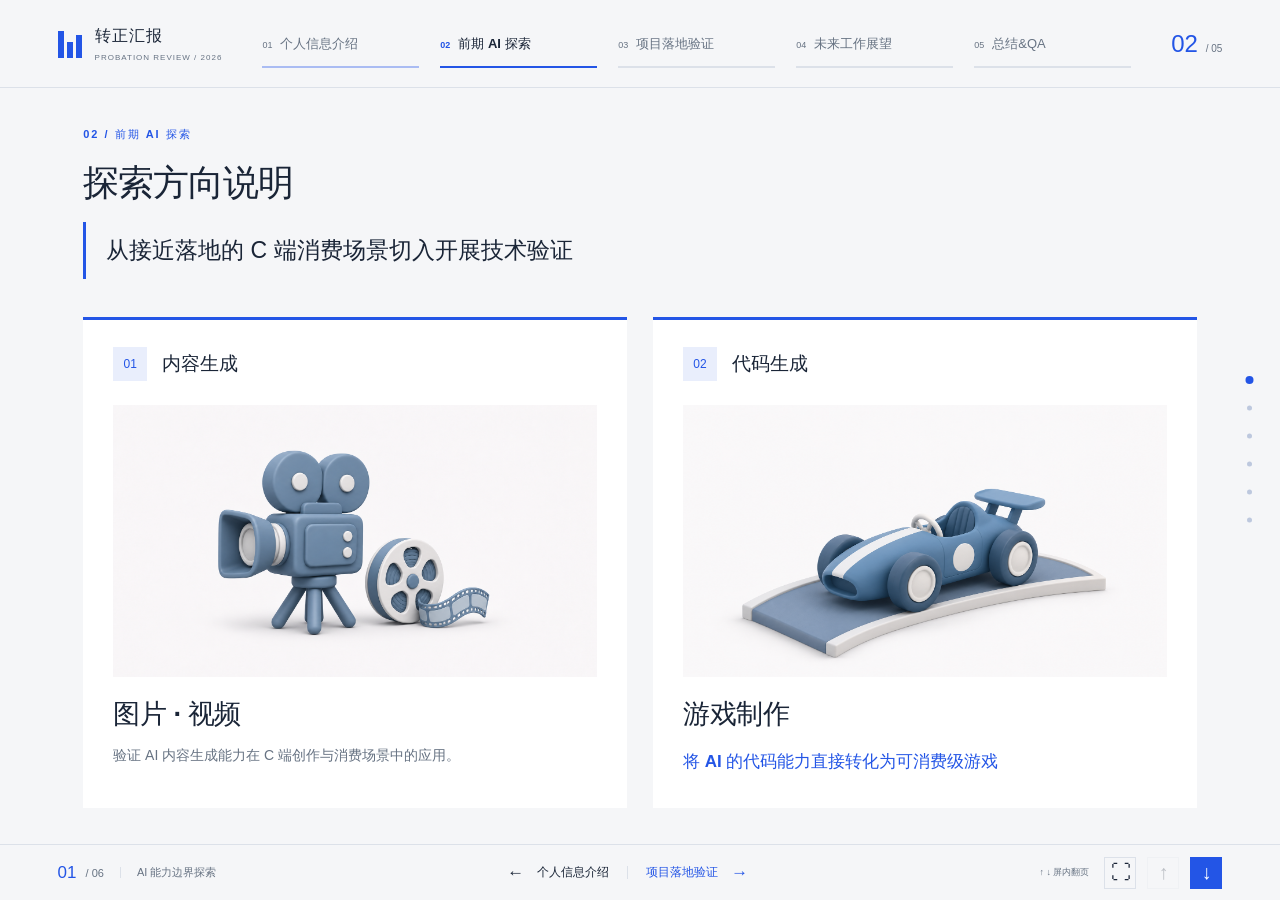
==== commit 3d818d34: "1.1" ====
--- a/docs/02-ai-exploration.html
+++ b/docs/02-ai-exploration.html
@@ -1 +1,16 @@
-<!doctype html><html lang="zh-CN"><head><meta charset="utf-8"><meta name="viewport" content="width=device-width,initial-scale=1"><meta name="color-scheme" content="light"><title>前期 AI 探索 · 陈天元转正汇报答辩</title><meta name="description" content="陈天元转正汇报答辩，纵向分屏演示。"><link rel="icon" href="data:image/svg+xml,%3Csvg xmlns='http://www.w3.org/2000/svg' viewBox='0 0 64 64'%3E%3Crect width='64' height='64' rx='12' fill='%232355e6'/%3E%3Ctext x='32' y='44' text-anchor='middle' fill='white' font-size='38'%3EC%3C/text%3E%3C/svg%3E"><link rel="stylesheet" href="assets/styles.css?v=9"><script src="assets/presentation.js?v=6" defer></script></head><body data-page="1"><a class="skip-link" href="#exploration">跳至正文</a><header class="topbar"><a class="brand" href="index.html" aria-label="返回个人信息介绍"><span class="brand-icon" aria-hidden="true"><i></i><i></i><i></i></span><span>转正汇报<small>PROBATION REVIEW / 2026</small></span></a><nav class="progress-nav" aria-label="答辩章节"><a href="index.html" data-chapter="0" class="completed"><small>01</small>个人信息介绍<i></i></a><a href="02-ai-exploration.html" data-chapter="1" aria-current="page"><small>02</small>前期 AI 探索<i></i></a><a href="03-project-validation.html" data-chapter="2"><small>03</small>项目落地验证<i></i></a><a href="04-outlook.html" data-chapter="3"><small>04</small>未来工作展望<i></i></a><a href="05-summary-qa.html" data-chapter="4"><small>05</small>总结&QA<i></i></a></nav><span class="chapter-count"><strong>02</strong> / 05</span></header><main class="deck" id="main" tabindex="-1" aria-label="前期 AI 探索纵向演示"><section id="exploration" class="slide exploration-slide" data-chapter="1" data-label="AI 能力边界探索" aria-labelledby="exploration-title"><div class="slide-inner"><div class="slide-heading"><div><p class="eyebrow">02 / 前期 AI 探索</p><h2 id="exploration-title">AI 能力边界探索</h2></div></div><div class="exploration-thesis"><p>从接近落地的 C 端消费场景切入</p><strong>开展技术验证</strong></div><div class="exploration-grid"><article class="exploration-card"><div class="exploration-card-top"><span>01</span><p>内容生成</p></div><div class="exploration-visual visual-content" aria-hidden="true"><div class="media-frame"><i></i><i></i><i></i><b>AI</b></div><div class="media-caption"><span>IMAGE</span><span>VIDEO</span></div></div><h3>图片 · 视频</h3><p>验证 AI 内容生成能力在 C 端创作与消费场景中的应用。</p></article><article class="exploration-card"><div class="exploration-card-top"><span>02</span><p>代码生成</p></div><div class="exploration-visual visual-code" aria-hidden="true"><div class="code-window"><div class="code-top"><i></i><i></i><i></i><span>GAME / BUILD</span></div><div class="code-line"><b>01</b><i></i></div><div class="code-line"><b>02</b><i></i></div><div class="code-line short"><b>03</b><i></i></div><div class="code-cursor">_</div></div><span class="game-symbol">▶</span></div><h3>游戏制作</h3><p class="game-outcome">将 AI 的代码能力直接转化为可消费级游戏</p></article></div></div></section><section id="content-generation" class="slide content-generation-slide" data-chapter="1" data-label="内容生成" aria-labelledby="content-generation-title"><div class="slide-inner"><div class="slide-heading"><div><p class="eyebrow">02 / 前期 AI 探索</p><h2 id="content-generation-title">内容生成</h2></div><span class="module-stage">02 / 02</span></div><p class="generation-statement">构建“生成策略定制”能力，打造产出 <strong>高质量、低成本、定制化</strong> 生成的 AI 内容工厂。</p><div class="content-generation-visuals"><figure class="visual-panel business-model"><figcaption><span>01</span><b>业务模型</b></figcaption><img src="assets/images/content-business-model.png" alt="内容策略化生成驱动用户价值、商业价值与消费反馈的业务模型" loading="lazy"></figure><figure class="visual-panel technical-framework"><figcaption><span>02</span><b>技术框架</b></figcaption><img src="assets/images/content-technical-framework.png" alt="AI 内容工厂技术框架：内容采集、本土化创作、视频解析处理、视频创作 Agent、消费平台与数据迭代优化" loading="lazy"></figure></div></div></section><section id="content-demo" class="slide content-demo-slide" data-chapter="1" data-label="内容生成结果演示" aria-labelledby="content-demo-title"><div class="slide-inner"><div class="slide-heading"><div><p class="eyebrow">02 / 前期 AI 探索</p><h2 id="content-demo-title">内容生成结果演示</h2></div><span class="module-stage">03 / 03</span></div><div class="demo-grid"><article class="demo-card"><div class="demo-card-title"><span>01</span><h3>AI 本土化二创</h3></div><video controls playsinline preload="metadata" aria-label="AI 本土化二创视频演示"><source src="assets/videos/1102-demo.mov">当前浏览器暂不支持播放该视频。</video></article><article class="demo-card"><div class="demo-card-title"><span>02</span><h3>游戏素材生成</h3></div><video controls playsinline preload="metadata" aria-label="游戏素材生成视频演示"><source src="assets/videos/1102-game-demo.mov">当前浏览器暂不支持播放该视频。</video></article></div></div></section><section id="game-code" class="slide game-code-slide" data-chapter="1" data-label="游戏代码生成" aria-labelledby="game-code-title"><div class="slide-inner"><div class="slide-heading"><div><p class="eyebrow">02 / 前期 AI 探索</p><h2 id="game-code-title">游戏代码生成</h2></div><span class="module-stage">04 / 04</span></div><div class="game-code-highlights"><article><span>MARKET</span><p>当下小游戏市场规模</p><strong>$10<span>亿级别</span></strong></article><article><span>AI CAPABILITY</span><p>AI 制作能力已靠近</p><strong>游戏工作室水平</strong></article></div><figure class="game-capability-figure"><img src="assets/images/game-code-capability.png" alt="游戏制作能力发展阶段对比：从经济模型直接生成、顶尖 AI 直接生成、探索 Demo，到顶尖 AI 加模型优化，逐步接近全球头部 H5 游戏站水平" loading="lazy"></figure></div></section><section id="game-agent" class="slide game-agent-slide" data-chapter="1" data-label="游戏生成 Agent 构建" aria-labelledby="game-agent-title"><div class="slide-inner"><div class="slide-heading"><div><p class="eyebrow">02 / 前期 AI 探索</p><h2 id="game-agent-title">游戏生成 Agent 构建</h2></div><span class="module-stage">05 / 05</span></div><div class="agent-flow-grid"><figure class="agent-flow-panel"><figcaption><span>01</span><b>创意采集 Agent</b></figcaption><div class="agent-flow-image"><img src="assets/images/creative-collection-agent.png" alt="创意采集 Agent 流程：打开游戏商店，循环试玩热门游戏并总结玩法、风格和类型" loading="lazy"></div></figure><figure class="agent-flow-panel"><figcaption><span>02</span><b>游戏生成 Agent</b></figcaption><div class="agent-flow-image"><img src="assets/images/game-generation-agent.png" alt="游戏生成 Agent 流程：生成创意、Agent 自检、玩法与内容审核、人工试玩审核并生成封面素材" loading="lazy"></div></figure></div></div></section><section id="game-demo" class="slide game-demo-slide" data-chapter="1" data-label="游戏生成 Demo" aria-labelledby="game-demo-title"><div class="slide-inner"><div class="slide-heading"><div><p class="eyebrow">02 / 前期 AI 探索</p><h2 id="game-demo-title">游戏生成 Demo</h2></div><span class="module-stage">06 / 06</span></div><div class="game-demo-grid"><article class="game-demo-card"><div class="game-demo-copy"><span class="game-demo-index">01 / 3D ARCADE</span><h3>3D 赛车漂移</h3><p>按住右漂漂移，松开反打并回正。</p><p>不驶出赛道、不掉落，刷新行驶距离最高纪录。</p></div><figure><img src="assets/images/game-demo-drift.png" alt="3D 赛车漂移游戏画面，红色赛车行驶在方格赛道上" loading="lazy"></figure></article><article class="game-demo-card"><div class="game-demo-copy"><span class="game-demo-index">02 / PUZZLE MERGE</span><h3>筹码叠叠乐</h3><p>筹码版「水排序 / 堆叠合成」游戏。</p><p>每个槽位是一摞筹码，移动最外层相同筹码，合成大额筹码。</p></div><figure><img src="assets/images/game-demo-chip-stack.png" alt="筹码叠叠乐游戏画面，玩家在多个槽位间移动并合成不同面额的筹码" loading="lazy"></figure></article></div></div></section></main><nav class="screen-dots" aria-label="本模块分屏导航"><a href="#exploration" aria-label="第 1 屏：AI 能力边界探索" title="AI 能力边界探索" aria-current="true"><i></i></a><a href="#content-generation" aria-label="第 2 屏：内容生成" title="内容生成"><i></i></a><a href="#content-demo" aria-label="第 3 屏：内容生成结果演示" title="内容生成结果演示"><i></i></a><a href="#game-code" aria-label="第 4 屏：游戏代码生成" title="游戏代码生成"><i></i></a><a href="#game-agent" aria-label="第 5 屏：游戏生成 Agent 构建" title="游戏生成 Agent 构建"><i></i></a><a href="#game-demo" aria-label="第 6 屏：游戏生成 Demo" title="游戏生成 Demo"><i></i></a></nav><footer class="presentation-controls"><div class="current-screen"><strong>01</strong><span>/ 01</span><i></i><span class="screen-label">前期 AI 探索</span></div><nav class="module-navigation" aria-label="切换模块"><a class="module-link previous-module" href="index.html"><span>←</span>个人信息介绍</a><span class="module-divider"></span><a class="module-link next-module" href="03-project-validation.html">项目落地验证<span>→</span></a></nav><div class="control-actions"><span class="keyboard-tip">↑ ↓ 屏内翻页</span><button class="fullscreen-button" aria-label="全屏演示" title="全屏演示（F）">⛶</button><button class="previous-screen" aria-label="上一屏" title="上一屏（↑）" disabled>↑</button><button class="next-screen" aria-label="下一屏" title="下一屏（↓）" disabled>↓</button></div></footer><div class="toast" role="status"></div></body></html>+<!doctype html><html lang="zh-CN"><head><meta charset="utf-8"><meta name="viewport" content="width=device-width,initial-scale=1"><meta name="color-scheme" content="light"><title>前期 AI 探索 · 陈天元转正汇报答辩</title><meta name="description" content="陈天元转正汇报答辩，纵向分屏演示。"><link rel="icon" href="data:image/svg+xml,%3Csvg xmlns='http://www.w3.org/2000/svg' viewBox='0 0 64 64'%3E%3Crect width='64' height='64' rx='12' fill='%232355e6'/%3E%3Ctext x='32' y='44' text-anchor='middle' fill='white' font-size='38'%3EC%3C/text%3E%3C/svg%3E"><link rel="stylesheet" href="assets/styles.css?v=9"><script src="assets/presentation.js?v=6" defer></script><style>
+.game-code-layout{display:grid;grid-template-columns:minmax(0,4fr) minmax(0,1fr);gap:18px;align-items:stretch}
+.game-code-layout .game-code-highlights{display:grid;grid-template-columns:1fr;grid-template-rows:repeat(2,1fr);gap:14px;margin:0}
+.game-code-layout .game-capability-figure{padding:6px}
+.game-code-layout .game-capability-figure img{height:auto;max-height:calc(100vh - var(--header) - var(--footer) - 165px);object-fit:contain}
+@media(max-width:800px){.game-code-layout{grid-template-columns:1fr}}
+.game-code-layout .game-code-highlights article{display:grid;align-content:center;justify-items:center;text-align:center;gap:6px}
+.game-code-layout .game-code-highlights article>p{font-size:clamp(16px,1.5vw,22px)}
+.game-code-layout .game-code-highlights article>strong{font-size:clamp(21px,2.2vw,32px)}
+.game-code-layout .game-code-highlights article>strong.studio-level{font-size:clamp(14px,1.45vw,22px);color:var(--blue);white-space:nowrap}
+.game-demo-slide .game-demo-card{grid-template-rows:minmax(0,1fr)}
+.game-demo-slide .game-demo-card figure{position:relative}
+.game-demo-slide .game-demo-card figure img{position:absolute;inset:0;width:100%;height:100%;object-fit:contain}
+.exploration-visual.exploration-example{display:grid;place-items:center;background:linear-gradient(135deg,#e9efff,#f8faff);height:auto;aspect-ratio:16/9;padding:0;overflow:hidden}
+.exploration-example img{width:100%;height:100%;min-height:0;object-fit:contain}
+</style></head><body data-page="1"><a class="skip-link" href="#exploration">跳至正文</a><header class="topbar"><a class="brand" href="index.html" aria-label="返回个人信息介绍"><span class="brand-icon" aria-hidden="true"><i></i><i></i><i></i></span><span>转正汇报<small>PROBATION REVIEW / 2026</small></span></a><nav class="progress-nav" aria-label="答辩章节"><a href="index.html" data-chapter="0" class="completed"><small>01</small>个人信息介绍<i></i></a><a href="02-ai-exploration.html" data-chapter="1" aria-current="page"><small>02</small>前期 AI 探索<i></i></a><a href="03-project-validation.html" data-chapter="2"><small>03</small>项目落地验证<i></i></a><a href="04-outlook.html" data-chapter="3"><small>04</small>未来工作展望<i></i></a><a href="05-summary-qa.html" data-chapter="4"><small>05</small>总结&QA<i></i></a></nav><span class="chapter-count"><strong>02</strong> / 05</span></header><main class="deck" id="main" tabindex="-1" aria-label="前期 AI 探索纵向演示"><section id="exploration" class="slide exploration-slide" data-chapter="1" data-label="AI 能力边界探索" aria-labelledby="exploration-title"><div class="slide-inner"><div class="slide-heading"><div><p class="eyebrow">02 / 前期 AI 探索</p><h2 id="exploration-title">探索方向说明</h2></div></div><div class="exploration-thesis"><p>从接近落地的 C 端消费场景切入开展技术验证</p></div><div class="exploration-grid"><article class="exploration-card"><div class="exploration-card-top"><span>01</span><p>内容生成</p></div><div class="exploration-visual exploration-example"><img src="assets/images/exploration-content.png" alt="蓝色电影摄影机与胶卷插图"></div><h3>图片 · 视频</h3><p>验证 AI 内容生成能力在 C 端创作与消费场景中的应用。</p></article><article class="exploration-card"><div class="exploration-card-top"><span>02</span><p>代码生成</p></div><div class="exploration-visual exploration-example"><img src="assets/images/exploration-game.png" alt="AI 赛车游戏生成概念插图"></div><h3>游戏制作</h3><p class="game-outcome">将 AI 的代码能力直接转化为可消费级游戏</p></article></div></div></section><section id="content-generation" class="slide content-generation-slide" data-chapter="1" data-label="内容生成" aria-labelledby="content-generation-title"><div class="slide-inner"><div class="slide-heading"><div><p class="eyebrow">02 / 前期 AI 探索</p><h2 id="content-generation-title">方向一：内容生成工厂</h2></div><span class="module-stage">02 / 02</span></div><p class="generation-statement">构建“生成策略定制”能力，打造产出 <strong>高质量、低成本、定制化</strong> 生成的 AI 内容工厂。</p><div class="content-generation-visuals"><figure class="visual-panel business-model"><figcaption><span>01</span><b>业务模型</b></figcaption><img src="assets/images/content-business-model.png" alt="内容策略化生成驱动用户价值、商业价值与消费反馈的业务模型" loading="lazy"></figure><figure class="visual-panel technical-framework"><figcaption><span>02</span><b>技术框架</b></figcaption><img src="assets/images/content-technical-framework.png" alt="AI 内容工厂技术框架：内容采集、本土化创作、视频解析处理、视频创作 Agent、消费平台与数据迭代优化" loading="lazy"></figure></div></div></section><section id="content-demo" class="slide content-demo-slide" data-chapter="1" data-label="内容生成结果演示" aria-labelledby="content-demo-title"><div class="slide-inner"><div class="slide-heading"><div><p class="eyebrow">02 / 前期 AI 探索</p><h2 id="content-demo-title">方向一：批量生成 demo</h2></div><span class="module-stage">03 / 03</span></div><div class="demo-grid"><article class="demo-card"><div class="demo-card-title"><span>01</span><h3>AI 本土化二创</h3></div><video controls playsinline preload="metadata" aria-label="AI 本土化二创视频演示"><source src="assets/videos/1102-demo.mov">当前浏览器暂不支持播放该视频。</video></article><article class="demo-card"><div class="demo-card-title"><span>02</span><h3>游戏素材生成</h3></div><video controls playsinline preload="metadata" aria-label="游戏素材生成视频演示"><source src="assets/videos/1102-game-demo.mov">当前浏览器暂不支持播放该视频。</video></article></div></div></section><section id="game-code" class="slide game-code-slide" data-chapter="1" data-label="游戏代码生成" aria-labelledby="game-code-title"><div class="slide-inner"><div class="slide-heading"><div><p class="eyebrow">02 / 前期 AI 探索</p><h2 id="game-code-title">方向二：游戏生成</h2></div><span class="module-stage">04 / 04</span></div><div class="game-code-layout"><figure class="game-capability-figure"><img src="assets/images/game-code-capability.png" alt="游戏制作能力发展阶段对比：从经济模型直接生成、顶尖 AI 直接生成、探索 Demo，到顶尖 AI 加模型优化，逐步接近全球头部 H5 游戏站水平" loading="lazy"></figure><div class="game-code-highlights"><article><p>当下小游戏市场规模</p><strong>$100亿级</strong></article><article><p>AI 制作能力已靠近</p><strong class="studio-level">游戏工作室水平</strong></article></div></div></div></section><section id="game-agent" class="slide game-agent-slide" data-chapter="1" data-label="游戏生成 Agent 构建" aria-labelledby="game-agent-title"><div class="slide-inner"><div class="slide-heading"><div><p class="eyebrow">02 / 前期 AI 探索</p><h2 id="game-agent-title">方向二：游戏 Agent 构建</h2></div><span class="module-stage">05 / 05</span></div><div class="agent-flow-grid"><figure class="agent-flow-panel"><figcaption><span>01</span><b>创意采集 Agent</b></figcaption><div class="agent-flow-image"><img src="assets/images/creative-collection-agent.png" alt="创意采集 Agent 流程：打开游戏商店，循环试玩热门游戏并总结玩法、风格和类型" loading="lazy"></div></figure><figure class="agent-flow-panel"><figcaption><span>02</span><b>游戏生成 Agent</b></figcaption><div class="agent-flow-image"><img src="assets/images/game-generation-agent.png" alt="游戏生成 Agent 流程：生成创意、Agent 自检、玩法与内容审核、人工试玩审核并生成封面素材" loading="lazy"></div></figure></div></div></section><section id="game-demo" class="slide game-demo-slide" data-chapter="1" data-label="游戏生成 Demo" aria-labelledby="game-demo-title"><div class="slide-inner"><div class="slide-heading"><div><p class="eyebrow">02 / 前期 AI 探索</p><h2 id="game-demo-title">方向二：游戏生成 demo</h2></div><span class="module-stage">06 / 06</span></div><div class="game-demo-grid"><article class="game-demo-card"><div class="game-demo-copy"><span class="game-demo-index">01 / 3D ARCADE</span><h3>3D 赛车漂移</h3><p>不驶出赛道、不掉落，刷新行驶距离最高纪录</p></div><figure><img src="assets/images/game-demo-drift.png" alt="3D 赛车漂移游戏画面，红色赛车行驶在方格赛道上" loading="lazy"></figure></article><article class="game-demo-card"><div class="game-demo-copy"><span class="game-demo-index">02 / PUZZLE MERGE</span><h3>筹码叠叠乐</h3><p>筹码版「水排序 / 堆叠合成」游戏</p></div><figure><img src="assets/images/game-demo-chip-stack.png" alt="筹码叠叠乐游戏画面，玩家在多个槽位间移动并合成不同面额的筹码" loading="lazy"></figure></article></div></div></section></main><nav class="screen-dots" aria-label="本模块分屏导航"><a href="#exploration" aria-label="第 1 屏：AI 能力边界探索" title="AI 能力边界探索" aria-current="true"><i></i></a><a href="#content-generation" aria-label="第 2 屏：内容生成" title="内容生成"><i></i></a><a href="#content-demo" aria-label="第 3 屏：内容生成结果演示" title="内容生成结果演示"><i></i></a><a href="#game-code" aria-label="第 4 屏：游戏代码生成" title="游戏代码生成"><i></i></a><a href="#game-agent" aria-label="第 5 屏：游戏生成 Agent 构建" title="游戏生成 Agent 构建"><i></i></a><a href="#game-demo" aria-label="第 6 屏：游戏生成 Demo" title="游戏生成 Demo"><i></i></a></nav><footer class="presentation-controls"><div class="current-screen"><strong>01</strong><span>/ 01</span><i></i><span class="screen-label">前期 AI 探索</span></div><nav class="module-navigation" aria-label="切换模块"><a class="module-link previous-module" href="index.html"><span>←</span>个人信息介绍</a><span class="module-divider"></span><a class="module-link next-module" href="03-project-validation.html">项目落地验证<span>→</span></a></nav><div class="control-actions"><span class="keyboard-tip">↑ ↓ 屏内翻页</span><button class="fullscreen-button" aria-label="全屏演示" title="全屏演示（F）">⛶</button><button class="previous-screen" aria-label="上一屏" title="上一屏（↑）" disabled>↑</button><button class="next-screen" aria-label="下一屏" title="下一屏（↓）" disabled>↓</button></div></footer><div class="toast" role="status"></div><script src="assets/image-preview.js" defer></script></body></html>
